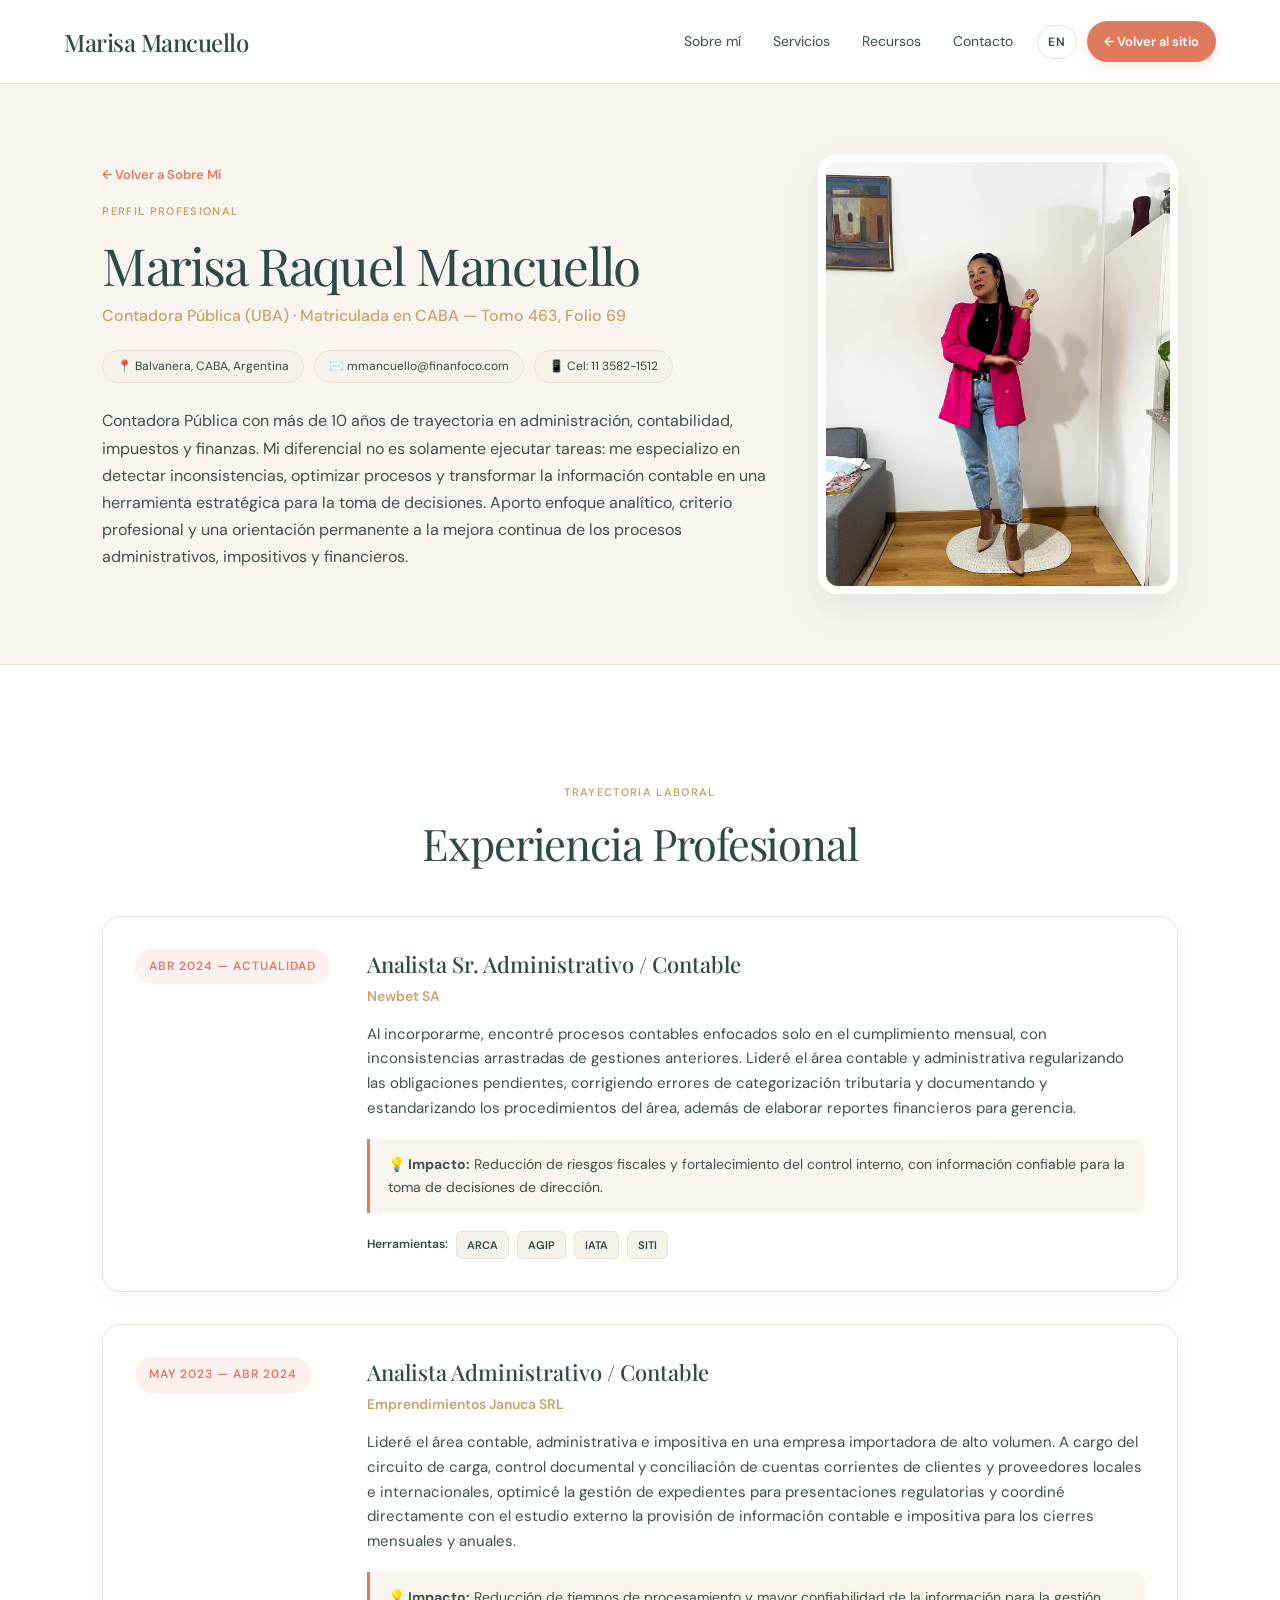
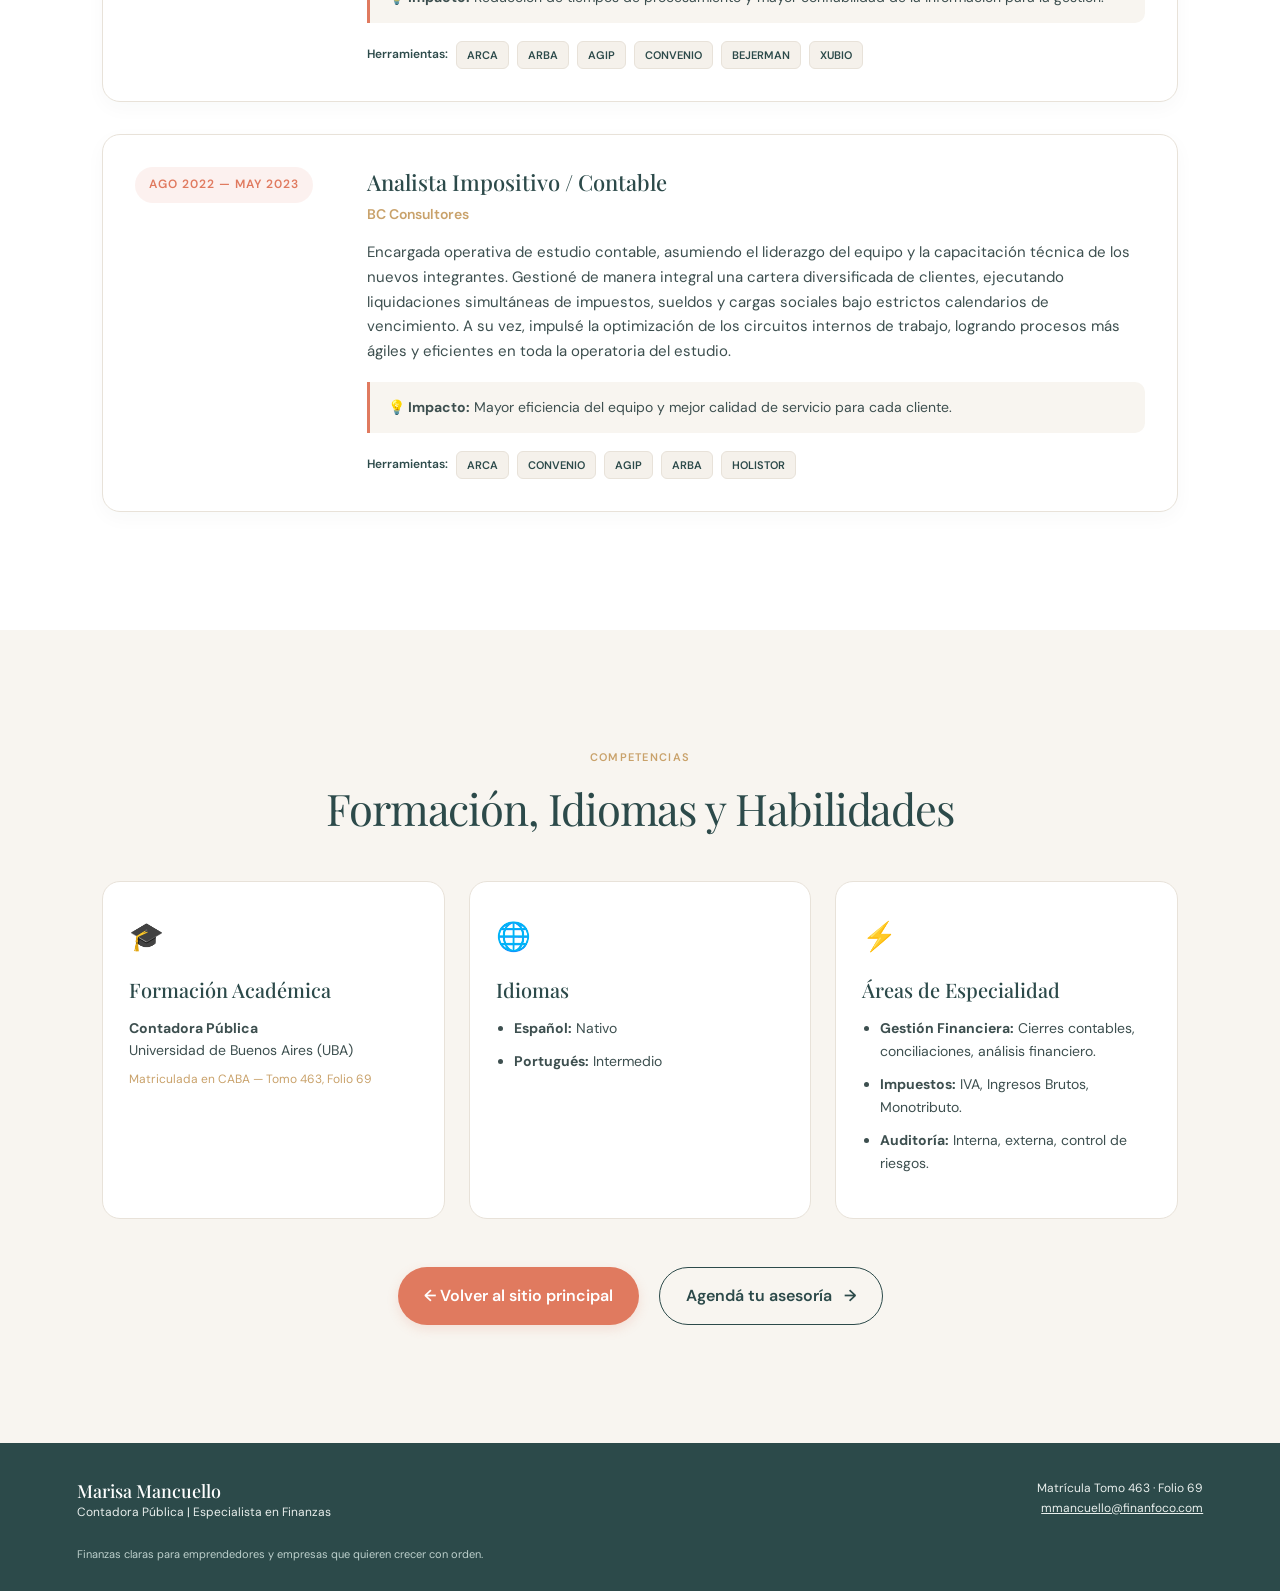
==== trayectoria.html @ 99d34046 "feat: implementar trayectoria profesional con boton de regreso, formulario captacion de leads e i18n" ====
<!doctype html>
<html lang="es-AR">
  <head>
    <meta charset="UTF-8" />
    <meta name="viewport" content="width=device-width, initial-scale=1.0" />
    <meta name="description" content="Trayectoria profesional de Marisa Raquel Mancuello, Contadora Pública (UBA) y Especialista en Finanzas." />
    <title>Trayectoria Profesional | Marisa Mancuello</title>
    <link rel="preconnect" href="https://fonts.googleapis.com" />
    <link rel="preconnect" href="https://fonts.gstatic.com" crossorigin />
    <link href="https://fonts.googleapis.com/css2?family=DM+Sans:wght@400;500;600&family=Playfair+Display:wght@400;500;600&display=swap" rel="stylesheet" />
    <link rel="stylesheet" href="styles.css" />
    <link rel="stylesheet" href="enhancements.css" />
  </head>
  <body>
    <header class="site-header" id="top">
      <a class="brand" href="index.html">Marisa Mancuello</a>
      <button class="menu-toggle" aria-label="Abrir menú" aria-expanded="false"><span></span><span></span></button>
      <nav class="main-nav" aria-label="Navegación principal">
        <a href="index.html#sobre-mi" data-i18n="navAbout">Sobre mí</a>
        <a href="index.html#servicios" data-i18n="navServices">Servicios</a>
        <a href="index.html#recursos" data-i18n="navResources">Recursos</a>
        <a href="index.html#contacto" data-i18n="navContact">Contacto</a>
      </nav>
      <div class="header-actions">
        <button class="language-toggle" type="button" aria-label="Switch to English">EN</button>
        <a class="button button-small" href="index.html#sobre-mi">
          <span>← Volver al sitio</span>
        </a>
      </div>
    </header>

    <main class="trajectory-page">
      <!-- Banner / Header de la Trayectoria -->
      <section class="trajectory-hero section">
        <div class="trajectory-hero-inner">
          <div class="trajectory-hero-copy">
            <a href="index.html#sobre-mi" class="back-link">← <span data-i18n="backToHome">Volver a Sobre Mí</span></a>
            <p class="eyebrow" data-i18n="trajEyebrow">Perfil Profesional</p>
            <h1 class="trajectory-title" data-i18n="trajName">Marisa Raquel Mancuello</h1>
            <p class="trajectory-subtitle" data-i18n="trajSub">Contadora Pública (UBA) · Matriculada en CABA — Tomo 463, Folio 69</p>
            
            <div class="contact-tags">
              <span class="tag">📍 Balvanera, CABA, Argentina</span>
              <a href="mailto:mmancuello@finanfoco.com" class="tag">✉️ mmancuello@finanfoco.com</a>
              <span class="tag">📱 Cel: 11 3582-1512</span>
            </div>

            <p class="trajectory-bio" data-i18n="trajBio">
              Contadora Pública con más de 10 años de trayectoria en administración, contabilidad, impuestos y finanzas. Mi diferencial no es solamente ejecutar tareas: me especializo en detectar inconsistencias, optimizar procesos y transformar la información contable en una herramienta estratégica para la toma de decisiones. Aporto enfoque analítico, criterio profesional y una orientación permanente a la mejora continua de los procesos administrativos, impositivos y financieros.
            </p>
          </div>
          <figure class="trajectory-portrait">
            <img src="Marisa%20Mancuello%203.jpeg" alt="Marisa Raquel Mancuello" />
          </figure>
        </div>
      </section>

      <!-- Experiencia Profesional -->
      <section class="section trajectory-experience">
        <div class="container">
          <div class="section-intro">
            <p class="eyebrow" data-i18n="expEyebrow">Trayectoria Laboral</p>
            <h2 data-i18n="expTitle">Experiencia Profesional</h2>
          </div>

          <div class="timeline">
            <!-- Puesto 1 -->
            <article class="timeline-item">
              <div class="timeline-badge" data-i18n="job1Dates">ABR 2024 — ACTUALIDAD</div>
              <div class="timeline-content">
                <div class="timeline-header">
                  <h3 data-i18n="job1Title">Analista Sr. Administrativo / Contable</h3>
                  <span class="company">Newbet SA</span>
                </div>
                <p data-i18n="job1Desc">
                  Al incorporarme, encontré procesos contables enfocados solo en el cumplimiento mensual, con inconsistencias arrastradas de gestiones anteriores. Lideré el área contable y administrativa regularizando las obligaciones pendientes, corrigiendo errores de categorización tributaria y documentando y estandarizando los procedimientos del área, además de elaborar reportes financieros para gerencia.
                </p>
                <div class="impact-box">
                  <strong>💡 <span data-i18n="impactLabel">Impacto:</span></strong>
                  <span data-i18n="job1Impact">Reducción de riesgos fiscales y fortalecimiento del control interno, con información confiable para la toma de decisiones de dirección.</span>
                </div>
                <div class="tools-list">
                  <span class="tools-label" data-i18n="toolsLabel">Herramientas:</span>
                  <span class="tool-tag">ARCA</span>
                  <span class="tool-tag">AGIP</span>
                  <span class="tool-tag">IATA</span>
                  <span class="tool-tag">SITI</span>
                </div>
              </div>
            </article>

            <!-- Puesto 2 -->
            <article class="timeline-item">
              <div class="timeline-badge" data-i18n="job2Dates">MAY 2023 — ABR 2024</div>
              <div class="timeline-content">
                <div class="timeline-header">
                  <h3 data-i18n="job2Title">Analista Administrativo / Contable</h3>
                  <span class="company">Emprendimientos Januca SRL</span>
                </div>
                <p data-i18n="job2Desc">
                  Lideré el área contable, administrativa e impositiva en una empresa importadora de alto volumen. A cargo del circuito de carga, control documental y conciliación de cuentas corrientes de clientes y proveedores locales e internacionales, optimicé la gestión de expedientes para presentaciones regulatorias y coordiné directamente con el estudio externo la provisión de información contable e impositiva para los cierres mensuales y anuales.
                </p>
                <div class="impact-box">
                  <strong>💡 <span data-i18n="impactLabel">Impacto:</span></strong>
                  <span data-i18n="job2Impact">Reducción de tiempos de procesamiento y mayor confiabilidad de la información para la gestión.</span>
                </div>
                <div class="tools-list">
                  <span class="tools-label" data-i18n="toolsLabel">Herramientas:</span>
                  <span class="tool-tag">ARCA</span>
                  <span class="tool-tag">ARBA</span>
                  <span class="tool-tag">AGIP</span>
                  <span class="tool-tag">CONVENIO</span>
                  <span class="tool-tag">BEJERMAN</span>
                  <span class="tool-tag">XUBIO</span>
                </div>
              </div>
            </article>

            <!-- Puesto 3 -->
            <article class="timeline-item">
              <div class="timeline-badge" data-i18n="job3Dates">AGO 2022 — MAY 2023</div>
              <div class="timeline-content">
                <div class="timeline-header">
                  <h3 data-i18n="job3Title">Analista Impositivo / Contable</h3>
                  <span class="company">BC Consultores</span>
                </div>
                <p data-i18n="job3Desc">
                  Encargada operativa de estudio contable, asumiendo el liderazgo del equipo y la capacitación técnica de los nuevos integrantes. Gestioné de manera integral una cartera diversificada de clientes, ejecutando liquidaciones simultáneas de impuestos, sueldos y cargas sociales bajo estrictos calendarios de vencimiento. A su vez, impulsé la optimización de los circuitos internos de trabajo, logrando procesos más ágiles y eficientes en toda la operatoria del estudio.
                </p>
                <div class="impact-box">
                  <strong>💡 <span data-i18n="impactLabel">Impacto:</span></strong>
                  <span data-i18n="job3Impact">Mayor eficiencia del equipo y mejor calidad de servicio para cada cliente.</span>
                </div>
                <div class="tools-list">
                  <span class="tools-label" data-i18n="toolsLabel">Herramientas:</span>
                  <span class="tool-tag">ARCA</span>
                  <span class="tool-tag">CONVENIO</span>
                  <span class="tool-tag">AGIP</span>
                  <span class="tool-tag">ARBA</span>
                  <span class="tool-tag">HOLISTOR</span>
                </div>
              </div>
            </article>
          </div>
        </div>
      </section>

      <!-- Formación, Idiomas y Habilidades -->
      <section class="section skills-section">
        <div class="container">
          <div class="section-intro">
            <p class="eyebrow" data-i18n="skillsEyebrow">Competencias</p>
            <h2 data-i18n="skillsTitle">Formación, Idiomas y Habilidades</h2>
          </div>

          <div class="skills-grid">
            <div class="skills-card">
              <div class="skills-icon">🎓</div>
              <h3 data-i18n="eduTitle">Formación Académica</h3>
              <p><strong>Contadora Pública</strong><br />Universidad de Buenos Aires (UBA)</p>
              <p class="small-text">Matriculada en CABA — Tomo 463, Folio 69</p>
            </div>

            <div class="skills-card">
              <div class="skills-icon">🌐</div>
              <h3 data-i18n="langTitle">Idiomas</h3>
              <ul>
                <li><strong>Español:</strong> Nativo</li>
                <li><strong>Portugués:</strong> Intermedio</li>
              </ul>
            </div>

            <div class="skills-card">
              <div class="skills-icon">⚡</div>
              <h3 data-i18n="skillsListTitle">Áreas de Especialidad</h3>
              <ul>
                <li><strong>Gestión Financiera:</strong> Cierres contables, conciliaciones, análisis financiero.</li>
                <li><strong>Impuestos:</strong> IVA, Ingresos Brutos, Monotributo.</li>
                <li><strong>Auditoría:</strong> Interna, externa, control de riesgos.</li>
              </ul>
            </div>
          </div>

          <!-- Botón de regreso principal -->
          <div class="back-cta-wrap">
            <a class="button button-large" href="index.html#sobre-mi">
              <span>← Volver al sitio principal</span>
            </a>
            <a class="button button-large button-outline" href="https://calendar.app.google/3SxHJpvwusaNwFfG9" target="_blank" rel="noopener noreferrer">
              <span data-i18n="book">Agendá tu asesoría</span> <span>→</span>
            </a>
          </div>
        </div>
      </section>
    </main>

    <footer class="site-footer">
      <div>
        <strong>Marisa Mancuello</strong>
        <span data-i18n="footerRole">Contadora Pública | Especialista en Finanzas</span>
      </div>
      <div>
        <span data-i18n="footerCredential">Matrícula Tomo 463 · Folio 69</span>
        <a href="mailto:mmancuello@finanfoco.com">mmancuello@finanfoco.com</a>
      </div>
      <p data-i18n="footerText">Finanzas claras para emprendedores y empresas que quieren crecer con orden.</p>
    </footer>

    <script src="script.js"></script>
  </body>
</html>
---- styles.css ----
:root{--white:#fff;--cream:#f8f5f0;--card:#f5f1eb;--teal:#2c4a4a;--body:#3d4f4f;--coral:#e07a5f;--coral-hover:#d2694e;--gold:#c9a26b;--border:#e8e2d9;--serif:"Playfair Display",Georgia,serif;--sans:"DM Sans",Arial,sans-serif}*{box-sizing:border-box}html{scroll-behavior:smooth}body{margin:0;color:var(--body);font-family:var(--sans);font-size:16px;line-height:1.65}.site-header{height:84px;padding:0 clamp(24px,5vw,76px);display:flex;align-items:center;justify-content:space-between;gap:24px;position:fixed;z-index:10;inset:0 0 auto;background:rgba(255,255,255,.93);backdrop-filter:blur(12px);border-bottom:1px solid rgba(232,226,217,.8)}.brand{font:500 24px var(--serif);letter-spacing:-.02em;color:var(--teal);text-decoration:none;white-space:nowrap}.main-nav{display:flex;gap:32px;margin-left:auto}.main-nav a{font-size:14px;color:var(--body);text-decoration:none;transition:color .2s}.main-nav a:hover,.email:hover{color:var(--coral)}.button{display:inline-flex;align-items:center;justify-content:center;gap:12px;padding:13px 22px;border-radius:99px;background:var(--coral);color:#fff;font-size:15px;font-weight:600;text-decoration:none;box-shadow:0 4px 12px rgba(224,122,95,.18);transition:background .2s,transform .2s}.button:hover{background:var(--coral-hover);transform:translateY(-1px)}.button-small{padding:10px 17px;font-size:13px}.menu-toggle{display:none}.hero{height:min(780px,calc(100vh - 0px));min-height:665px;position:relative;overflow:hidden;color:#fff;margin-top:84px;background:#385152}.hero-video,.hero-overlay{position:absolute;inset:0;width:100%;height:100%}.hero-video{object-fit:cover;opacity:.56}.hero-overlay{background:linear-gradient(90deg,rgba(29,54,54,.88) 0%,rgba(38,64,62,.67) 48%,rgba(34,52,52,.38) 100%)}.hero-inner{max-width:1280px;height:100%;margin:auto;padding:70px clamp(24px,6vw,88px);position:relative;display:grid;grid-template-columns:1.2fr .8fr;align-items:center;gap:56px}.hero-copy{max-width:700px}.eyebrow{margin:0 0 17px;color:var(--gold);text-transform:uppercase;letter-spacing:.12em;font-size:11px;font-weight:600}.eyebrow.light{color:#ecd5a9}.eyebrow i{display:inline-block;width:4px;height:4px;border-radius:50%;background:currentColor;margin:0 9px 2px}h1,h2,h3,p{margin-top:0}h1,h2,h3{color:var(--teal)}h1{font:400 clamp(40px,4.6vw,69px)/1.09 var(--serif);letter-spacing:-.035em;color:#fff;margin-bottom:26px}h1 em{font-style:normal;color:#f2d9bb}.hero-description{max-width:580px;color:#fbfaf8;font-size:17px;line-height:1.7;margin-bottom:14px}.credential{font-size:12px;letter-spacing:.04em;color:#ead8b9;margin-bottom:28px}.hero-actions{display:flex;align-items:center;gap:28px}.text-link{font-size:14px;font-weight:600;color:var(--teal);text-decoration:none}.text-link span,.card-link span{margin-left:5px;transition:transform .2s;display:inline-block}.text-link:hover span,.card-link:hover span{transform:translateX(4px)}.light-link{color:#fff}.hero-portrait{justify-self:end;margin:0;width:min(330px,100%);height:440px;border:1px solid rgba(255,255,255,.38);padding:9px;border-radius:180px 180px 20px 20px;background:rgba(255,255,255,.12);overflow:hidden}.hero-portrait img{height:100%;width:100%;object-fit:cover;object-position:48% center;border-radius:170px 170px 13px 13px}.value-bar{min-height:72px;padding:18px max(24px,5vw);display:flex;align-items:center;justify-content:center;gap:23px;color:var(--teal);background:var(--card);font-size:13px;font-weight:500;text-align:center}.value-bar b{height:5px;width:5px;border-radius:50%;background:var(--gold);flex:0 0 auto}.section{padding:118px max(24px,8vw)}.about{max-width:1440px;margin:auto;display:grid;grid-template-columns:.9fr 1fr;align-items:center;gap:clamp(50px,9vw,145px)}.about-image-wrap{position:relative;max-width:470px}.about-image{display:block;width:100%;height:560px;object-fit:cover;object-position:50% 32%;border-radius:20px;border:8px solid var(--card)}.image-note{position:absolute;right:-40px;bottom:35px;padding:13px 17px;border-radius:4px;background:#fff;color:var(--teal);font:500 17px var(--serif);box-shadow:0 10px 30px rgba(44,74,74,.12)}.about-copy{max-width:620px}.about h2,.section-intro h2,.contact h2{font:400 clamp(32px,3.4vw,49px)/1.16 var(--serif);letter-spacing:-.025em;margin-bottom:26px}.body-copy p{margin-bottom:18px}.about .text-link{display:inline-block;margin-top:10px}.services{background:var(--cream)}.section-intro{text-align:center;max-width:740px;margin:0 auto 47px}.section-intro h2{margin-bottom:0}.service-grid{max-width:1220px;margin:auto;display:grid;grid-template-columns:repeat(4,1fr);gap:18px}.service-card{min-height:330px;background:#fff;border:1px solid rgba(232,226,217,.9);border-radius:17px;padding:29px 25px 24px;display:flex;flex-direction:column;transition:transform .25s,box-shadow .25s}.service-card:hover{transform:translateY(-5px);box-shadow:0 15px 35px rgba(44,74,74,.08)}.service-icon{width:43px;height:43px;padding:10px;border-radius:50%;background:var(--card);color:var(--coral);margin-bottom:25px}.service-icon svg{width:100%;height:100%;fill:none;stroke:currentColor;stroke-width:1.7;stroke-linecap:round;stroke-linejoin:round}.service-card h3{font:500 20px/1.27 var(--serif);margin-bottom:13px}.service-card p{font-size:14px;line-height:1.65;margin-bottom:23px}.card-link{margin-top:auto;color:var(--teal);font-size:13px;font-weight:600;text-decoration:none}.contact{text-align:center;padding-bottom:112px}.contact-inner{max-width:720px;margin:auto}.contact h2{margin-bottom:17px}.contact-inner>p:not(.eyebrow){max-width:570px;margin:0 auto 28px}.button-large{padding:15px 26px;font-size:16px}.email{display:block;margin-top:22px;color:var(--teal);font-size:14px;text-underline-offset:4px}.site-footer{padding:36px max(24px,6vw) 28px;background:var(--teal);color:#e9efed;display:grid;grid-template-columns:1fr 1fr;gap:4px 34px;font-size:12px}.site-footer div{display:flex;flex-direction:column}.site-footer div:last-of-type{text-align:right}.site-footer strong{font:500 18px var(--serif);color:#fff}.site-footer a{color:#e9efed}.site-footer p{grid-column:1/-1;margin:18px 0 0;color:#bdd0cc;font-size:11px}@media(max-width:900px){.main-nav{gap:18px}.header-cta{display:none}.hero-inner{grid-template-columns:1fr .66fr;gap:25px}.hero-portrait{width:270px;height:385px}.service-grid{grid-template-columns:repeat(2,1fr)}.about{gap:55px}.about-image{height:500px}}@media(max-width:680px){.site-header{height:70px;padding:0 21px}.brand{font-size:21px}.menu-toggle{display:flex;width:38px;height:38px;border:0;background:transparent;padding:9px;flex-direction:column;justify-content:center;gap:6px}.menu-toggle span{display:block;width:20px;height:1.5px;background:var(--teal)}.main-nav{position:absolute;top:69px;left:0;right:0;display:none;flex-direction:column;gap:0;padding:10px 21px 18px;background:#fff;border-bottom:1px solid var(--border)}.main-nav.open{display:flex}.main-nav a{padding:10px 0}.hero{margin-top:70px;height:auto;min-height:755px}.hero-inner{padding:60px 24px 36px;display:block}.hero-copy{position:relative;z-index:1}.hero h1{font-size:40px}.hero-description{font-size:15px}.hero-portrait{width:205px;height:260px;margin:32px 0 0 auto}.hero-actions{gap:18px;flex-wrap:wrap}.value-bar{justify-content:flex-start;overflow-x:auto;gap:15px;white-space:nowrap;padding:14px 20px;font-size:11px}.section{padding:75px 24px}.about{display:flex;flex-direction:column;align-items:stretch;gap:45px}.about-image-wrap{max-width:none}.about-image{height:420px}.image-note{right:13px;bottom:-20px;font-size:15px}.about h2,.section-intro h2,.contact h2{font-size:34px}.service-grid{grid-template-columns:1fr}.service-card{min-height:270px}.site-footer{grid-template-columns:1fr;padding:30px 24px;gap:15px}.site-footer div:last-of-type{text-align:left}.site-footer p{margin-top:6px}.hero-overlay{background:linear-gradient(120deg,rgba(29,54,54,.91),rgba(38,64,62,.62))}}
---- enhancements.css ----
/* Ajustes puntuales para el contenido ampliado, trayectoria profesional y recursos descargables con formulario. */
.header-actions { display: flex; align-items: center; gap: 10px; }
.language-toggle { min-width: 38px; padding: 8px 10px; border: 1px solid var(--border); border-radius: 99px; background: transparent; color: var(--teal); font: 600 12px var(--sans); letter-spacing: .08em; cursor: pointer; transition: border-color .2s, color .2s, background .2s; }
.language-toggle:hover { border-color: var(--coral); background: var(--cream); color: var(--coral); }
.about .about-lead {
  color: var(--teal);
  font-size: 18px;
  line-height: 1.65;
}

.about .body-copy blockquote {
  margin: 28px 0;
  padding: 18px 0 18px 22px;
  border-left: 2px solid var(--coral);
  color: var(--teal);
  font: 400 23px/1.4 var(--serif);
}

.about .about-subtitle {
  margin: 31px 0 10px;
  color: var(--gold);
  font: 600 11px/1.4 var(--sans);
  letter-spacing: .12em;
  text-transform: uppercase;
}

.about .credentials-list {
  margin: 0 0 18px;
  padding-left: 18px;
  font-size: 15px;
}

.about .credentials-list li { margin-bottom: 5px; padding-left: 3px; }
.about .about-closing { color: var(--teal); font-weight: 600; }

.button-outline {
  background: transparent;
  color: var(--teal);
  border: 1.5px solid var(--teal);
  box-shadow: none;
}
.button-outline:hover {
  background: var(--teal);
  color: #fff;
}

/* Formulario de Recursos Gratuitos (Lead Capture) */
.resources { background: #fff; }
.section-intro > p:not(.eyebrow) { margin: 13px 0 0; }

.resources-lead-container {
  max-width: 920px;
  margin: 0 auto;
}

.lead-form {
  background: var(--card);
  border: 1px solid var(--border);
  border-radius: 20px;
  padding: 40px clamp(20px, 4vw, 48px);
  box-shadow: 0 10px 30px rgba(44, 74, 74, 0.05);
}

.form-row {
  display: grid;
  grid-template-columns: 1fr 1fr;
  gap: 20px;
}

.form-group {
  margin-bottom: 22px;
  display: flex;
  flex-direction: column;
}

.form-group label {
  font-size: 13px;
  font-weight: 600;
  color: var(--teal);
  margin-bottom: 7px;
}

.form-group input[type="text"],
.form-group input[type="email"] {
  padding: 13px 18px;
  border-radius: 10px;
  border: 1px solid var(--border);
  background: #fff;
  font-family: var(--sans);
  font-size: 15px;
  color: var(--body);
  transition: border-color 0.2s, box-shadow 0.2s;
  outline: none;
}

.form-group input[type="text"]:focus,
.form-group input[type="email"]:focus {
  border-color: var(--coral);
  box-shadow: 0 0 0 3px rgba(224, 122, 95, 0.15);
}

.form-group input:user-invalid {
  border-color: #d9534f;
}

.checkbox-group {
  margin-top: 5px;
  margin-bottom: 28px;
}

.custom-checkbox {
  display: flex;
  align-items: flex-start;
  gap: 12px;
  cursor: pointer;
  font-size: 14px;
  line-height: 1.5;
  color: var(--body);
}

.custom-checkbox input[type="checkbox"] {
  width: 18px;
  height: 18px;
  accent-color: var(--coral);
  margin-top: 2px;
  cursor: pointer;
}

.form-actions {
  text-align: center;
}

.lead-submit-btn {
  width: 100%;
  max-width: 400px;
}

.resources-unlocked {
  animation: fadeIn 0.4s ease-out;
}

@keyframes fadeIn {
  from { opacity: 0; transform: translateY(10px); }
  to { opacity: 1; transform: translateY(0); }
}

.unlocked-message {
  background: #eaf4f0;
  border: 1px solid #bce1d3;
  border-radius: 14px;
  padding: 20px 24px;
  margin-bottom: 32px;
  text-align: center;
}

.success-badge {
  font-weight: 600;
  font-size: 18px;
  color: var(--teal);
  margin-bottom: 6px;
}

.reset-lead-wrap {
  text-align: center;
  margin-top: 30px;
}

.resource-grid {
  display: grid;
  grid-template-columns: repeat(3, 1fr);
  gap: 18px;
  max-width: 1050px;
  margin: auto;
}

.resource-card {
  display: flex;
  flex-direction: column;
  min-height: 300px;
  padding: 30px 27px;
  background: var(--card);
  border: 1px solid var(--border);
  border-radius: 17px;
  transition: transform .25s, box-shadow .25s;
}

.resource-card:hover { transform: translateY(-5px); box-shadow: 0 15px 35px rgba(44,74,74,.08); }
.resource-type { margin-bottom: 19px; color: var(--gold); font-size: 11px; font-weight: 600; letter-spacing: .09em; text-transform: uppercase; }
.resource-card h3 { margin-bottom: 13px; color: var(--teal); font: 500 20px/1.27 var(--serif); }
.resource-card p:not(.resource-type) { margin-bottom: 25px; font-size: 14px; line-height: 1.65; }
.resource-button { align-self: flex-start; margin-top: auto; padding: 11px 17px; font-size: 13px; }

/* Estilos de la Página de Trayectoria Profesional */
.trajectory-page {
  margin-top: 84px;
}

.trajectory-hero {
  background: var(--cream);
  border-bottom: 1px solid var(--border);
  padding: 70px max(24px, 8vw);
}

.trajectory-hero-inner {
  max-width: 1200px;
  margin: 0 auto;
  display: grid;
  grid-template-columns: 1.3fr 0.7fr;
  gap: 48px;
  align-items: center;
}

.back-link {
  display: inline-block;
  font-size: 13px;
  font-weight: 600;
  color: var(--coral);
  text-decoration: none;
  margin-bottom: 16px;
  transition: transform 0.2s;
}
.back-link:hover {
  transform: translateX(-4px);
}

.trajectory-title {
  font: 400 clamp(34px, 4vw, 54px)/1.1 var(--serif);
  color: var(--teal);
  margin-bottom: 10px;
}

.trajectory-subtitle {
  font-size: 16px;
  font-weight: 500;
  color: var(--gold);
  margin-bottom: 20px;
}

.contact-tags {
  display: flex;
  flex-wrap: wrap;
  gap: 10px;
  margin-bottom: 24px;
}

.tag {
  background: var(--card);
  border: 1px solid var(--border);
  padding: 6px 14px;
  border-radius: 99px;
  font-size: 12px;
  color: var(--teal);
  text-decoration: none;
}

.trajectory-bio {
  font-size: 16px;
  line-height: 1.7;
  color: var(--body);
}

.trajectory-portrait {
  margin: 0;
  border-radius: 20px;
  overflow: hidden;
  border: 8px solid #fff;
  box-shadow: 0 15px 35px rgba(44, 74, 74, 0.1);
  max-height: 440px;
}

.trajectory-portrait img {
  width: 100%;
  height: 100%;
  object-fit: cover;
  display: block;
}

/* Timeline */
.container {
  max-width: 1100px;
  margin: 0 auto;
}

.timeline {
  display: flex;
  flex-direction: column;
  gap: 32px;
  position: relative;
}

.timeline-item {
  display: grid;
  grid-template-columns: 200px 1fr;
  gap: 32px;
  background: #fff;
  border: 1px solid var(--border);
  border-radius: 18px;
  padding: 32px;
  box-shadow: 0 6px 20px rgba(44, 74, 74, 0.03);
  transition: transform 0.2s, box-shadow 0.2s;
}

.timeline-item:hover {
  transform: translateY(-3px);
  box-shadow: 0 12px 30px rgba(44, 74, 74, 0.07);
}

.timeline-badge {
  font-size: 12px;
  font-weight: 600;
  letter-spacing: 0.08em;
  color: var(--coral);
  background: rgba(224, 122, 95, 0.1);
  padding: 8px 14px;
  border-radius: 99px;
  height: fit-content;
  width: fit-content;
}

.timeline-header h3 {
  font: 500 22px var(--serif);
  color: var(--teal);
  margin-bottom: 4px;
}

.timeline-header .company {
  display: inline-block;
  font-size: 14px;
  font-weight: 600;
  color: var(--gold);
  margin-bottom: 14px;
}

.timeline-content p {
  font-size: 15px;
  line-height: 1.65;
  margin-bottom: 18px;
}

.impact-box {
  background: var(--cream);
  border-left: 3px solid var(--coral);
  padding: 14px 18px;
  border-radius: 0 10px 10px 0;
  margin-bottom: 18px;
  font-size: 14px;
}

.tools-list {
  display: flex;
  flex-wrap: wrap;
  align-items: center;
  gap: 8px;
}

.tools-label {
  font-size: 12px;
  font-weight: 600;
  color: var(--teal);
}

.tool-tag {
  font-size: 11px;
  font-weight: 600;
  background: var(--card);
  border: 1px solid var(--border);
  color: var(--teal);
  padding: 4px 10px;
  border-radius: 6px;
}

/* Skills Grid */
.skills-section {
  background: var(--cream);
}

.skills-grid {
  display: grid;
  grid-template-columns: repeat(3, 1fr);
  gap: 24px;
  margin-bottom: 48px;
}

.skills-card {
  background: #fff;
  border: 1px solid var(--border);
  border-radius: 18px;
  padding: 32px 26px;
}

.skills-icon {
  font-size: 28px;
  margin-bottom: 16px;
}

.skills-card h3 {
  font: 500 20px var(--serif);
  color: var(--teal);
  margin-bottom: 14px;
}

.skills-card p {
  font-size: 14px;
  line-height: 1.6;
  margin-bottom: 8px;
}

.skills-card .small-text {
  font-size: 12px;
  color: var(--gold);
}

.skills-card ul {
  padding-left: 18px;
  margin: 0;
  font-size: 14px;
}

.skills-card li {
  margin-bottom: 10px;
}

.back-cta-wrap {
  display: flex;
  justify-content: center;
  gap: 20px;
  flex-wrap: wrap;
  margin-top: 40px;
}

@media (max-width: 900px) {
  .resource-grid { grid-template-columns: 1fr; }
  .resource-card { min-height: 230px; }
  .form-row { grid-template-columns: 1fr; }
  .trajectory-hero-inner { grid-template-columns: 1fr; }
  .trajectory-portrait { width: 100%; max-height: 350px; }
  .timeline-item { grid-template-columns: 1fr; gap: 14px; }
  .skills-grid { grid-template-columns: 1fr; }
}

@media (max-width: 680px) {
  .header-actions { margin-left: auto; }
  .header-actions .header-cta { display: none; }
  .language-toggle { min-width: 36px; }
  .about .body-copy blockquote { font-size: 21px; }
  .trajectory-page { margin-top: 70px; }
  .lead-form { padding: 28px 20px; }
  .timeline-item { padding: 22px 18px; }
}
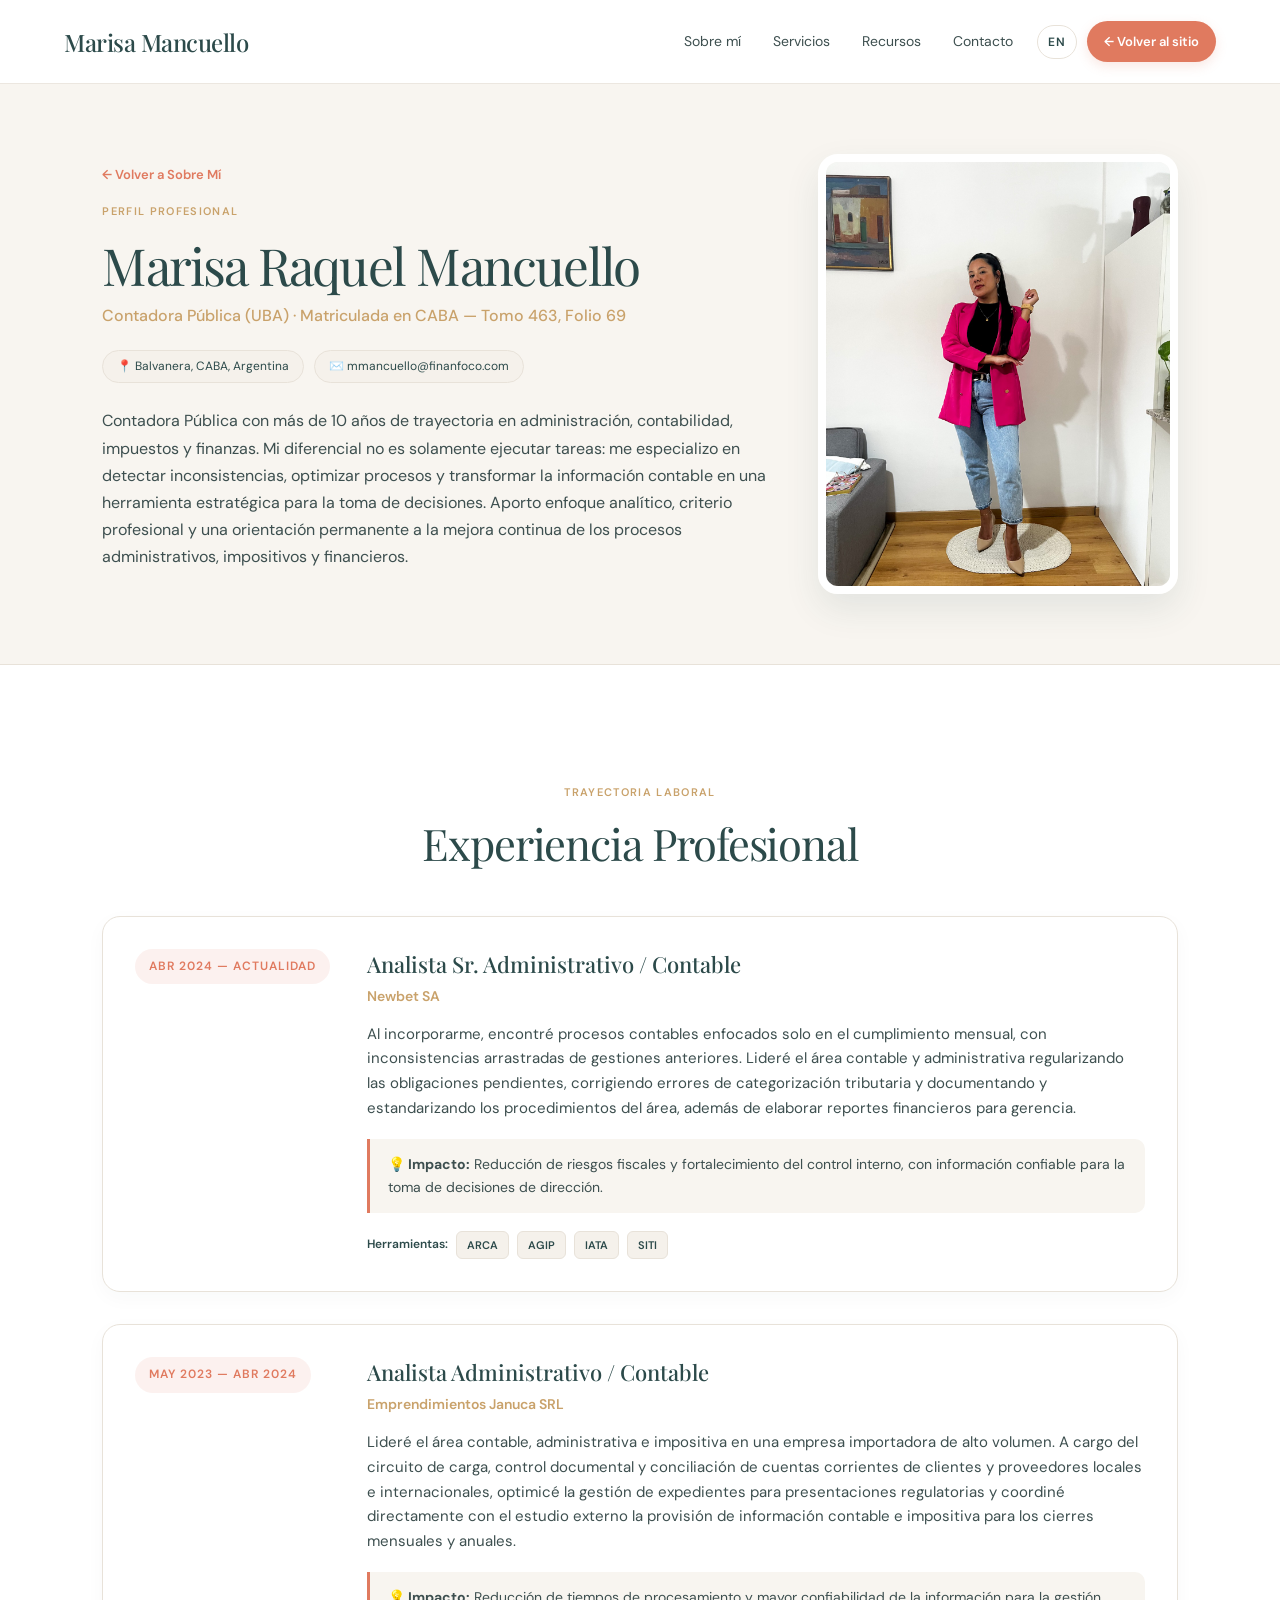
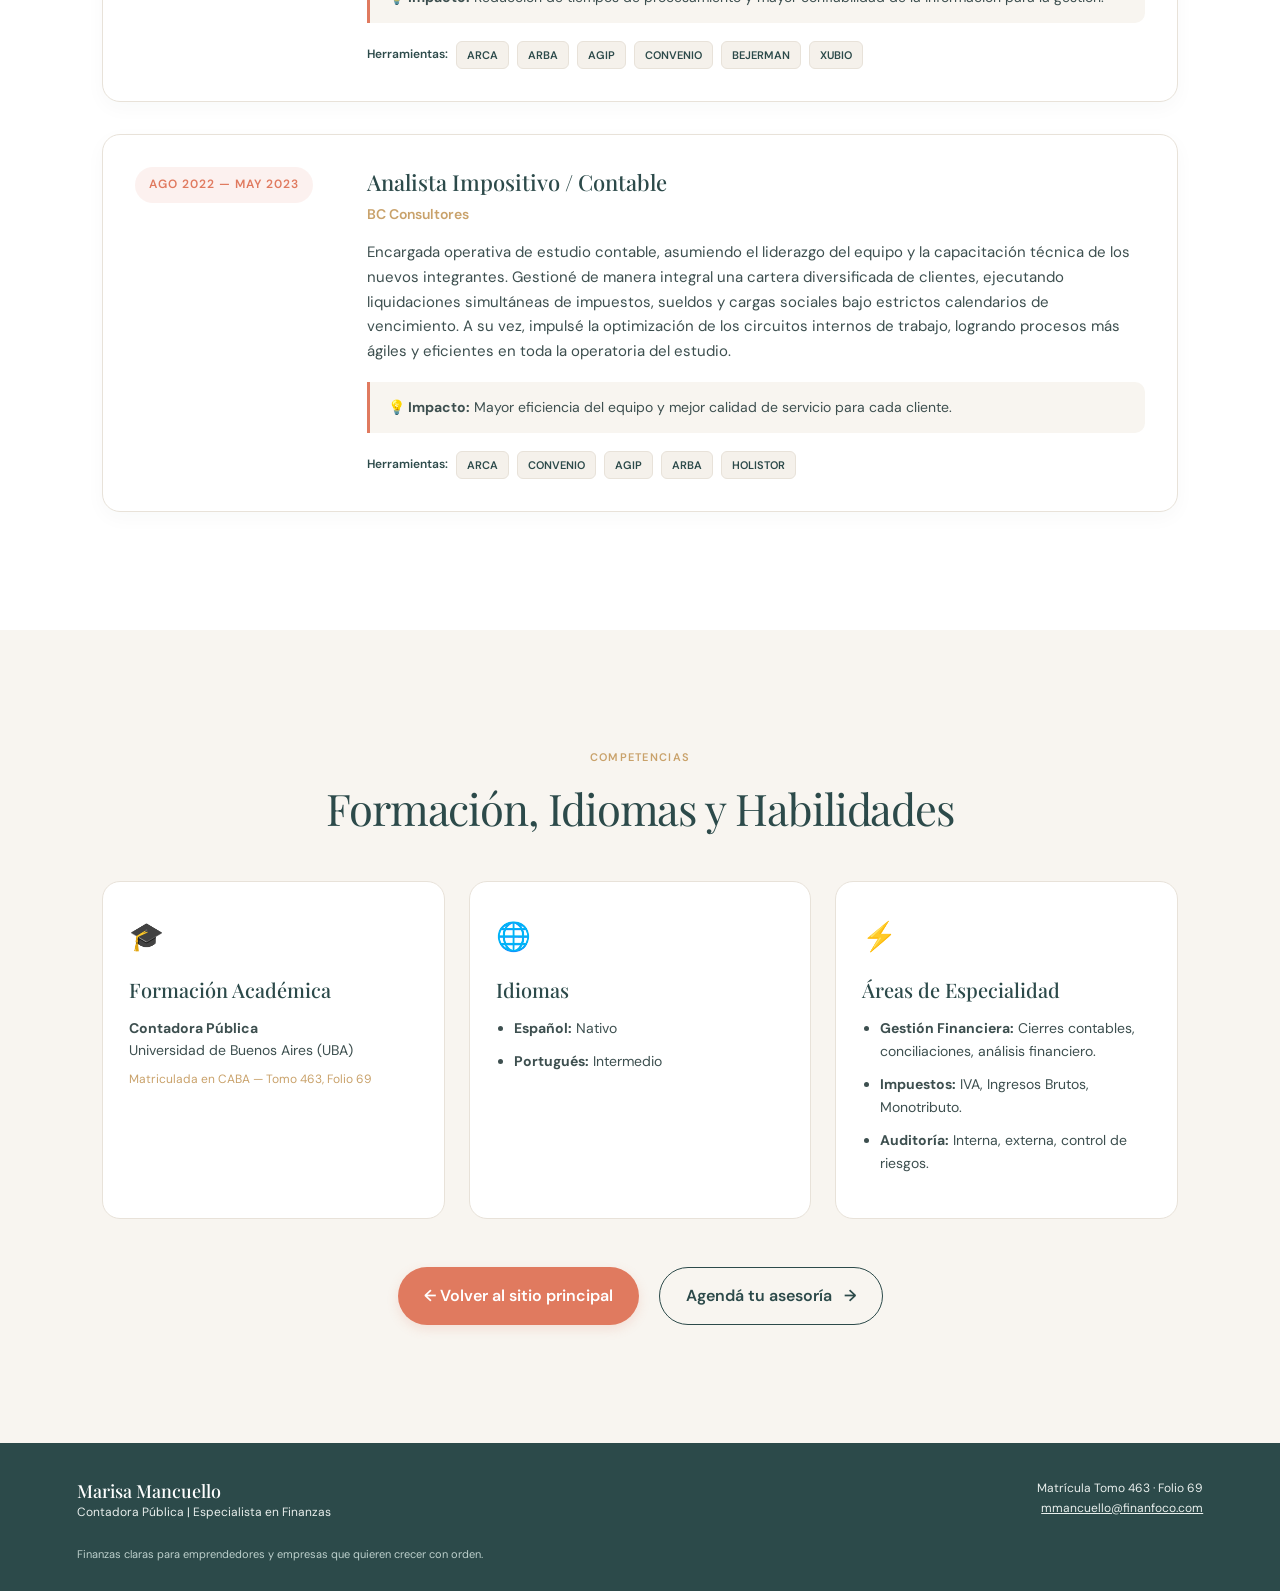
==== commit 154060d4: "refactor: envio por correo de recursos, paso de confirmacion de datos de lead y quitar telefono en t" ====
--- a/trayectoria.html
+++ b/trayectoria.html
@@ -42,7 +42,6 @@
             <div class="contact-tags">
               <span class="tag">📍 Balvanera, CABA, Argentina</span>
               <a href="mailto:mmancuello@finanfoco.com" class="tag">✉️ mmancuello@finanfoco.com</a>
-              <span class="tag">📱 Cel: 11 3582-1512</span>
             </div>
 
             <p class="trajectory-bio" data-i18n="trajBio">
--- a/enhancements.css
+++ b/enhancements.css
@@ -38,6 +38,7 @@
   color: var(--teal);
   border: 1.5px solid var(--teal);
   box-shadow: none;
+  cursor: pointer;
 }
 .button-outline:hover {
   background: var(--teal);
@@ -49,16 +50,18 @@
 .section-intro > p:not(.eyebrow) { margin: 13px 0 0; }
 
 .resources-lead-container {
-  max-width: 920px;
+  max-width: 820px;
   margin: 0 auto;
 }
 
-.lead-form {
+.lead-form,
+.lead-confirmation-card {
   background: var(--card);
   border: 1px solid var(--border);
   border-radius: 20px;
   padding: 40px clamp(20px, 4vw, 48px);
   box-shadow: 0 10px 30px rgba(44, 74, 74, 0.05);
+  animation: fadeIn 0.35s ease-out;
 }
 
 .form-row {
@@ -135,6 +138,65 @@
   max-width: 400px;
 }
 
+/* Pasos de Confirmación y Éxito */
+.lead-confirmation-card h3 {
+  font: 500 24px var(--serif);
+  color: var(--teal);
+  margin-bottom: 8px;
+  text-align: center;
+}
+
+.confirmSub {
+  text-align: center;
+  font-size: 15px;
+  color: var(--body);
+  margin-bottom: 24px;
+}
+
+.summary-box {
+  background: #fff;
+  border: 1px solid var(--border);
+  border-radius: 14px;
+  padding: 24px;
+  margin-bottom: 28px;
+  display: flex;
+  flex-direction: column;
+  gap: 14px;
+}
+
+.summary-item {
+  display: flex;
+  justify-content: space-between;
+  align-items: center;
+  font-size: 15px;
+  border-bottom: 1px dashed var(--border);
+  padding-bottom: 10px;
+}
+.summary-item:last-child {
+  border-bottom: none;
+  padding-bottom: 0;
+}
+
+.summary-label {
+  color: var(--gold);
+  font-weight: 600;
+  font-size: 13px;
+  text-transform: uppercase;
+  letter-spacing: 0.05em;
+}
+
+.summary-item strong {
+  color: var(--teal);
+  font-weight: 600;
+}
+
+.confirmation-actions {
+  display: flex;
+  justify-content: center;
+  gap: 16px;
+  flex-wrap: wrap;
+}
+
 .resources-unlocked {
   animation: fadeIn 0.4s ease-out;
 }
@@ -149,46 +211,102 @@
   border: 1px solid #bce1d3;
   border-radius: 14px;
   padding: 20px 24px;
+  margin-bottom: 28px;
+  text-align: center;
+}
+
+.success-badge {
+  font-weight: 600;
+  font-size: 20px;
+  color: var(--teal);
+  margin-bottom: 6px;
+}
+
+.welcome-email-preview {
+  background: var(--card);
+  border: 1px solid var(--border);
+  border-radius: 18px;
+  padding: 32px 36px;
+  box-shadow: 0 10px 30px rgba(44, 74, 74, 0.04);
   margin-bottom: 32px;
-  text-align: center;
-}
-
-.success-badge {
-  font-weight: 600;
-  font-size: 18px;
-  color: var(--teal);
-  margin-bottom: 6px;
+}
+
+.email-preview-header {
+  display: flex;
+  justify-content: space-between;
+  align-items: center;
+  border-bottom: 1px solid var(--border);
+  padding-bottom: 14px;
+  margin-bottom: 24px;
+  font-size: 12px;
+}
+
+.email-preview-tag {
+  background: var(--coral);
+  color: #fff;
+  padding: 4px 12px;
+  border-radius: 99px;
+  font-weight: 600;
+  letter-spacing: 0.05em;
+  text-transform: uppercase;
+}
+
+.email-from {
+  color: var(--gold);
+  font-weight: 500;
+}
+
+.email-preview-body h4 {
+  font: 500 22px var(--serif);
+  color: var(--teal);
+  margin-bottom: 14px;
+}
+
+.email-preview-body p {
+  font-size: 15px;
+  line-height: 1.65;
+  color: var(--body);
+  margin-bottom: 16px;
+}
+
+.email-resources-list {
+  background: #fff;
+  border: 1px solid var(--border);
+  border-radius: 12px;
+  padding: 16px 24px 16px 40px;
+  margin: 18px 0 22px;
+  font-size: 14px;
+}
+
+.email-resources-list li {
+  margin-bottom: 8px;
+}
+.email-resources-list li:last-child {
+  margin-bottom: 0;
+}
+
+.email-quote {
+  margin: 20px 0;
+  padding: 14px 18px;
+  background: #fff;
+  border-left: 3px solid var(--coral);
+  border-radius: 0 10px 10px 0;
+  font-style: italic;
+  font-family: var(--serif);
+  color: var(--teal);
+  font-size: 16px;
+}
+
+.email-signature {
+  margin-top: 24px;
+  padding-top: 16px;
+  border-top: 1px dashed var(--border);
 }
 
 .reset-lead-wrap {
   text-align: center;
-  margin-top: 30px;
-}
-
-.resource-grid {
-  display: grid;
-  grid-template-columns: repeat(3, 1fr);
-  gap: 18px;
-  max-width: 1050px;
-  margin: auto;
-}
-
-.resource-card {
-  display: flex;
-  flex-direction: column;
-  min-height: 300px;
-  padding: 30px 27px;
-  background: var(--card);
-  border: 1px solid var(--border);
-  border-radius: 17px;
-  transition: transform .25s, box-shadow .25s;
-}
-
-.resource-card:hover { transform: translateY(-5px); box-shadow: 0 15px 35px rgba(44,74,74,.08); }
-.resource-type { margin-bottom: 19px; color: var(--gold); font-size: 11px; font-weight: 600; letter-spacing: .09em; text-transform: uppercase; }
-.resource-card h3 { margin-bottom: 13px; color: var(--teal); font: 500 20px/1.27 var(--serif); }
-.resource-card p:not(.resource-type) { margin-bottom: 25px; font-size: 14px; line-height: 1.65; }
-.resource-button { align-self: flex-start; margin-top: auto; padding: 11px 17px; font-size: 13px; }
+  margin-top: 24px;
+}
 
 /* Estilos de la Página de Trayectoria Profesional */
 .trajectory-page {
@@ -429,13 +547,12 @@
 }
 
 @media (max-width: 900px) {
-  .resource-grid { grid-template-columns: 1fr; }
-  .resource-card { min-height: 230px; }
   .form-row { grid-template-columns: 1fr; }
   .trajectory-hero-inner { grid-template-columns: 1fr; }
   .trajectory-portrait { width: 100%; max-height: 350px; }
   .timeline-item { grid-template-columns: 1fr; gap: 14px; }
   .skills-grid { grid-template-columns: 1fr; }
+  .summary-item { flex-direction: column; align-items: flex-start; gap: 4px; }
 }
 
 @media (max-width: 680px) {
@@ -444,6 +561,6 @@
   .language-toggle { min-width: 36px; }
   .about .body-copy blockquote { font-size: 21px; }
   .trajectory-page { margin-top: 70px; }
-  .lead-form { padding: 28px 20px; }
+  .lead-form, .lead-confirmation-card, .welcome-email-preview { padding: 24px 18px; }
   .timeline-item { padding: 22px 18px; }
 }
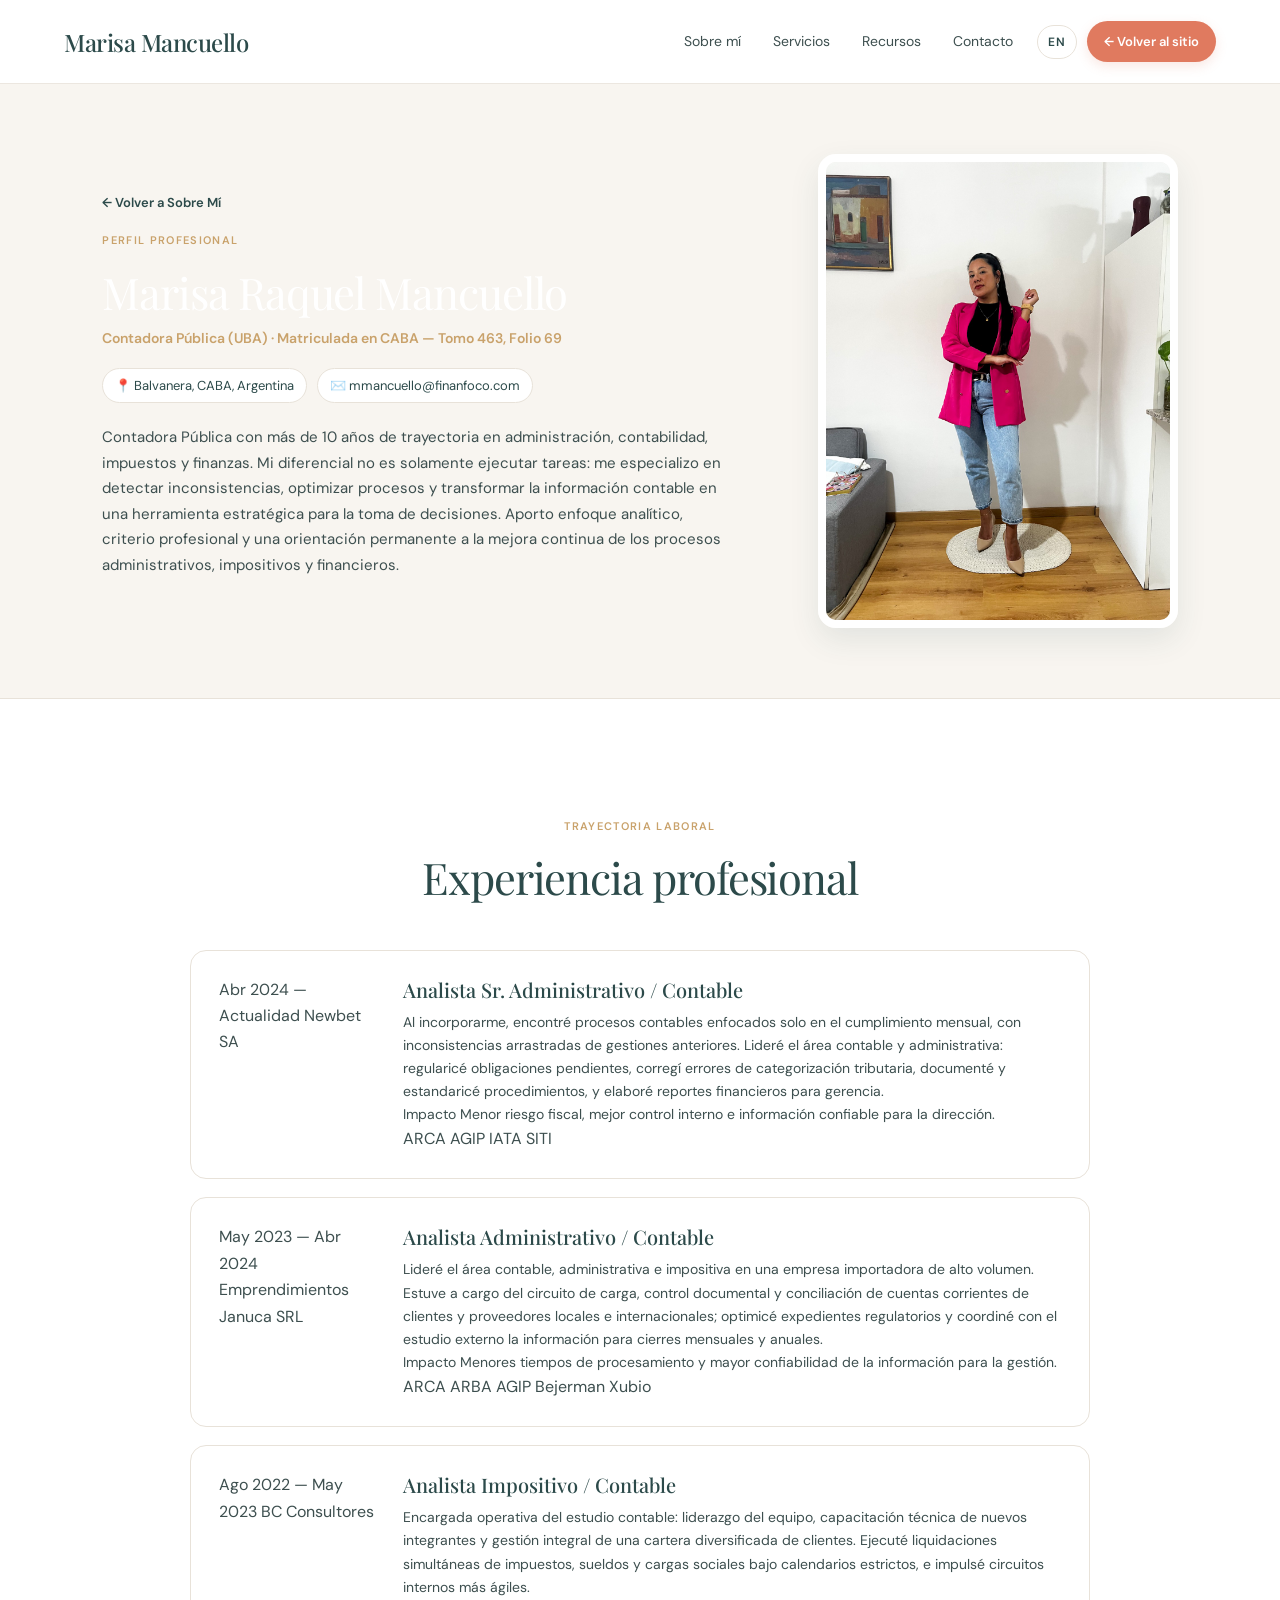
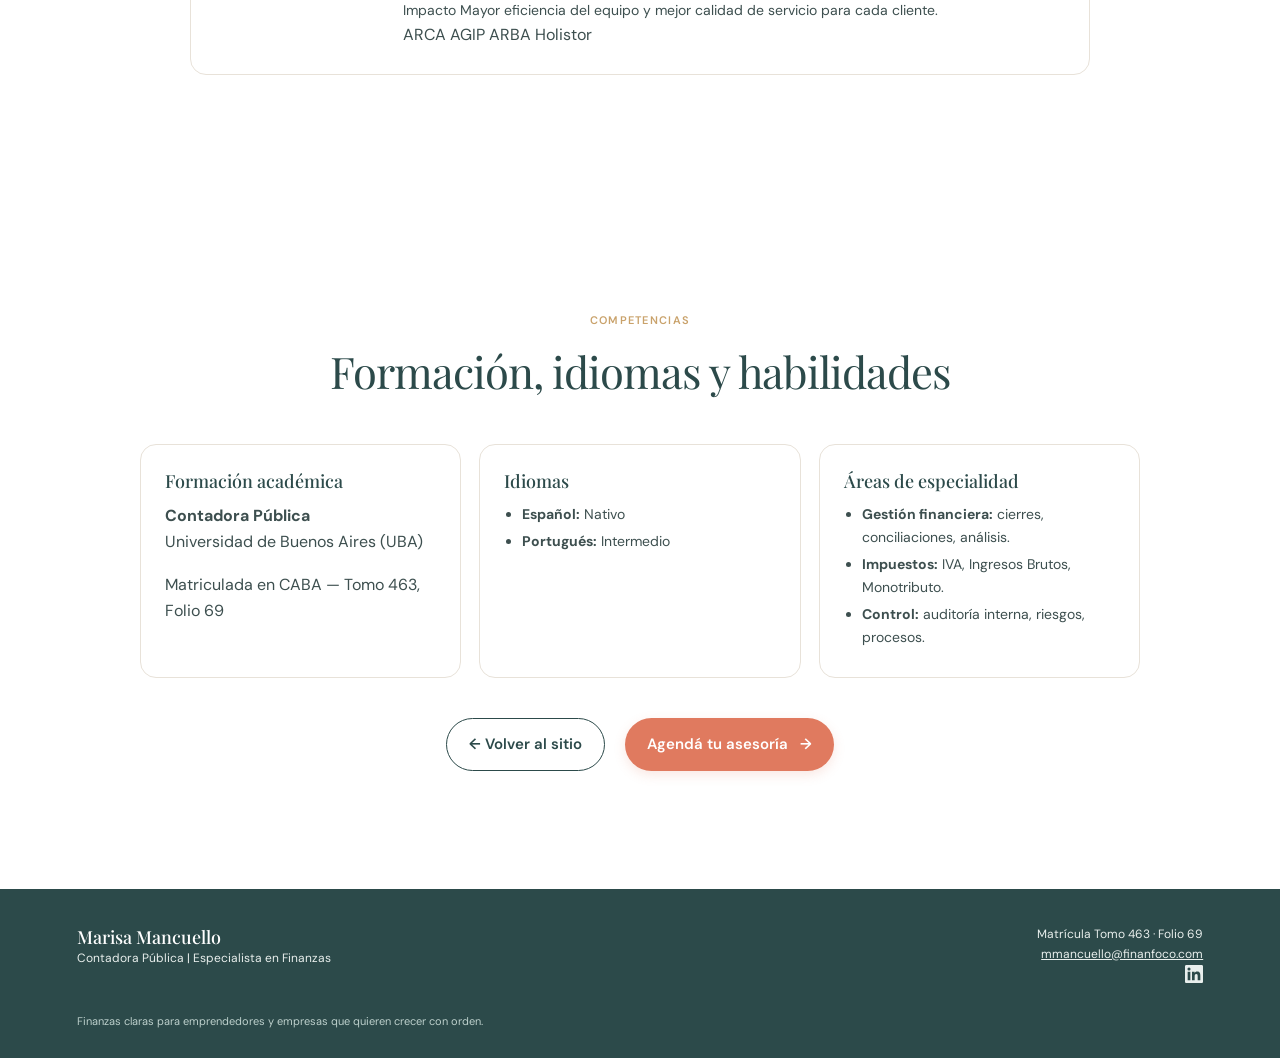
==== commit 956b92a0: "Restore and polish Trajectory page structure + styles + bilingual + LinkedIn" ====
--- a/trayectoria.html
+++ b/trayectoria.html
@@ -23,172 +23,153 @@
       </nav>
       <div class="header-actions">
         <button class="language-toggle" type="button" aria-label="Switch to English">EN</button>
-        <a class="button button-small" href="index.html#sobre-mi">
-          <span>← Volver al sitio</span>
+        <a class="button button-small header-cta" href="index.html#sobre-mi">
+          <span data-i18n="backToSite">← Volver al sitio</span>
         </a>
       </div>
     </header>
 
     <main class="trajectory-page">
-      <!-- Banner / Header de la Trayectoria -->
-      <section class="trajectory-hero section">
+      <section class="trajectory-hero">
         <div class="trajectory-hero-inner">
           <div class="trajectory-hero-copy">
-            <a href="index.html#sobre-mi" class="back-link">← <span data-i18n="backToHome">Volver a Sobre Mí</span></a>
-            <p class="eyebrow" data-i18n="trajEyebrow">Perfil Profesional</p>
+            <a href="index.html#sobre-mi" class="back-link">← <span data-i18n="backToHome">Volver a Sobre mí</span></a>
+            <p class="eyebrow" data-i18n="trajEyebrow">Perfil profesional</p>
             <h1 class="trajectory-title" data-i18n="trajName">Marisa Raquel Mancuello</h1>
             <p class="trajectory-subtitle" data-i18n="trajSub">Contadora Pública (UBA) · Matriculada en CABA — Tomo 463, Folio 69</p>
-            
+
             <div class="contact-tags">
               <span class="tag">📍 Balvanera, CABA, Argentina</span>
               <a href="mailto:mmancuello@finanfoco.com" class="tag">✉️ mmancuello@finanfoco.com</a>
             </div>
 
             <p class="trajectory-bio" data-i18n="trajBio">
-              Contadora Pública con más de 10 años de trayectoria en administración, contabilidad, impuestos y finanzas. Mi diferencial no es solamente ejecutar tareas: me especializo en detectar inconsistencias, optimizar procesos y transformar la información contable en una herramienta estratégica para la toma de decisiones. Aporto enfoque analítico, criterio profesional y una orientación permanente a la mejora continua de los procesos administrativos, impositivos y financieros.
+              Contadora Pública con más de 10 años de trayectoria en administración, contabilidad, impuestos y finanzas. Me especializo en detectar inconsistencias, optimizar procesos y transformar la información contable en una herramienta estratégica para la toma de decisiones.
             </p>
           </div>
           <figure class="trajectory-portrait">
-            <img src="Marisa%20Mancuello%203.jpeg" alt="Marisa Raquel Mancuello" />
+            <img src="Marisa%20Mancuello%203.jpeg" alt="Marisa Raquel Mancuello" width="420" height="520" />
           </figure>
         </div>
       </section>
 
-      <!-- Experiencia Profesional -->
-      <section class="section trajectory-experience">
-        <div class="container">
-          <div class="section-intro">
-            <p class="eyebrow" data-i18n="expEyebrow">Trayectoria Laboral</p>
-            <h2 data-i18n="expTitle">Experiencia Profesional</h2>
-          </div>
-
-          <div class="timeline">
-            <!-- Puesto 1 -->
-            <article class="timeline-item">
-              <div class="timeline-badge" data-i18n="job1Dates">ABR 2024 — ACTUALIDAD</div>
-              <div class="timeline-content">
-                <div class="timeline-header">
-                  <h3 data-i18n="job1Title">Analista Sr. Administrativo / Contable</h3>
-                  <span class="company">Newbet SA</span>
-                </div>
-                <p data-i18n="job1Desc">
-                  Al incorporarme, encontré procesos contables enfocados solo en el cumplimiento mensual, con inconsistencias arrastradas de gestiones anteriores. Lideré el área contable y administrativa regularizando las obligaciones pendientes, corrigiendo errores de categorización tributaria y documentando y estandarizando los procedimientos del área, además de elaborar reportes financieros para gerencia.
-                </p>
-                <div class="impact-box">
-                  <strong>💡 <span data-i18n="impactLabel">Impacto:</span></strong>
-                  <span data-i18n="job1Impact">Reducción de riesgos fiscales y fortalecimiento del control interno, con información confiable para la toma de decisiones de dirección.</span>
-                </div>
-                <div class="tools-list">
-                  <span class="tools-label" data-i18n="toolsLabel">Herramientas:</span>
-                  <span class="tool-tag">ARCA</span>
-                  <span class="tool-tag">AGIP</span>
-                  <span class="tool-tag">IATA</span>
-                  <span class="tool-tag">SITI</span>
-                </div>
+      <section class="section trajectory-experience" aria-labelledby="exp-title">
+        <div class="section-intro">
+          <p class="eyebrow" data-i18n="expEyebrow">Trayectoria laboral</p>
+          <h2 id="exp-title" data-i18n="expTitle">Experiencia profesional</h2>
+        </div>
+
+        <div class="timeline">
+          <article class="timeline-item">
+            <div class="timeline-meta">
+              <span class="timeline-dates" data-i18n="job1Dates">Abr 2024 — Actualidad</span>
+              <span class="company">Newbet SA</span>
+            </div>
+            <div class="timeline-content">
+              <h3 data-i18n="job1Title">Analista Sr. Administrativo / Contable</h3>
+              <p data-i18n="job1Desc">
+                Al incorporarme, encontré procesos contables enfocados solo en el cumplimiento mensual, con inconsistencias arrastradas de gestiones anteriores. Lideré el área contable y administrativa: regularicé obligaciones pendientes, corregí errores de categorización tributaria, documenté y estandaricé procedimientos, y elaboré reportes financieros para gerencia.
+              </p>
+              <p class="impact-line">
+                <span class="impact-label" data-i18n="impactLabel">Impacto</span>
+                <span data-i18n="job1Impact">Menor riesgo fiscal, mejor control interno e información confiable para la dirección.</span>
+              </p>
+              <div class="tools-list" aria-label="Herramientas">
+                <span class="tool-tag">ARCA</span>
+                <span class="tool-tag">AGIP</span>
+                <span class="tool-tag">IATA</span>
+                <span class="tool-tag">SITI</span>
               </div>
-            </article>
-
-            <!-- Puesto 2 -->
-            <article class="timeline-item">
-              <div class="timeline-badge" data-i18n="job2Dates">MAY 2023 — ABR 2024</div>
-              <div class="timeline-content">
-                <div class="timeline-header">
-                  <h3 data-i18n="job2Title">Analista Administrativo / Contable</h3>
-                  <span class="company">Emprendimientos Januca SRL</span>
-                </div>
-                <p data-i18n="job2Desc">
-                  Lideré el área contable, administrativa e impositiva en una empresa importadora de alto volumen. A cargo del circuito de carga, control documental y conciliación de cuentas corrientes de clientes y proveedores locales e internacionales, optimicé la gestión de expedientes para presentaciones regulatorias y coordiné directamente con el estudio externo la provisión de información contable e impositiva para los cierres mensuales y anuales.
-                </p>
-                <div class="impact-box">
-                  <strong>💡 <span data-i18n="impactLabel">Impacto:</span></strong>
-                  <span data-i18n="job2Impact">Reducción de tiempos de procesamiento y mayor confiabilidad de la información para la gestión.</span>
-                </div>
-                <div class="tools-list">
-                  <span class="tools-label" data-i18n="toolsLabel">Herramientas:</span>
-                  <span class="tool-tag">ARCA</span>
-                  <span class="tool-tag">ARBA</span>
-                  <span class="tool-tag">AGIP</span>
-                  <span class="tool-tag">CONVENIO</span>
-                  <span class="tool-tag">BEJERMAN</span>
-                  <span class="tool-tag">XUBIO</span>
-                </div>
+            </div>
+          </article>
+
+          <article class="timeline-item">
+            <div class="timeline-meta">
+              <span class="timeline-dates" data-i18n="job2Dates">May 2023 — Abr 2024</span>
+              <span class="company">Emprendimientos Januca SRL</span>
+            </div>
+            <div class="timeline-content">
+              <h3 data-i18n="job2Title">Analista Administrativo / Contable</h3>
+              <p data-i18n="job2Desc">
+                Lideré el área contable, administrativa e impositiva en una empresa importadora de alto volumen. Estuve a cargo del circuito de carga, control documental y conciliación de cuentas corrientes de clientes y proveedores locales e internacionales; optimicé expedientes regulatorios y coordiné con el estudio externo la información para cierres mensuales y anuales.
+              </p>
+              <p class="impact-line">
+                <span class="impact-label" data-i18n="impactLabel">Impacto</span>
+                <span data-i18n="job2Impact">Menores tiempos de procesamiento y mayor confiabilidad de la información para la gestión.</span>
+              </p>
+              <div class="tools-list" aria-label="Herramientas">
+                <span class="tool-tag">ARCA</span>
+                <span class="tool-tag">ARBA</span>
+                <span class="tool-tag">AGIP</span>
+                <span class="tool-tag">Bejerman</span>
+                <span class="tool-tag">Xubio</span>
               </div>
-            </article>
-
-            <!-- Puesto 3 -->
-            <article class="timeline-item">
-              <div class="timeline-badge" data-i18n="job3Dates">AGO 2022 — MAY 2023</div>
-              <div class="timeline-content">
-                <div class="timeline-header">
-                  <h3 data-i18n="job3Title">Analista Impositivo / Contable</h3>
-                  <span class="company">BC Consultores</span>
-                </div>
-                <p data-i18n="job3Desc">
-                  Encargada operativa de estudio contable, asumiendo el liderazgo del equipo y la capacitación técnica de los nuevos integrantes. Gestioné de manera integral una cartera diversificada de clientes, ejecutando liquidaciones simultáneas de impuestos, sueldos y cargas sociales bajo estrictos calendarios de vencimiento. A su vez, impulsé la optimización de los circuitos internos de trabajo, logrando procesos más ágiles y eficientes en toda la operatoria del estudio.
-                </p>
-                <div class="impact-box">
-                  <strong>💡 <span data-i18n="impactLabel">Impacto:</span></strong>
-                  <span data-i18n="job3Impact">Mayor eficiencia del equipo y mejor calidad de servicio para cada cliente.</span>
-                </div>
-                <div class="tools-list">
-                  <span class="tools-label" data-i18n="toolsLabel">Herramientas:</span>
-                  <span class="tool-tag">ARCA</span>
-                  <span class="tool-tag">CONVENIO</span>
-                  <span class="tool-tag">AGIP</span>
-                  <span class="tool-tag">ARBA</span>
-                  <span class="tool-tag">HOLISTOR</span>
-                </div>
+            </div>
+          </article>
+
+          <article class="timeline-item">
+            <div class="timeline-meta">
+              <span class="timeline-dates" data-i18n="job3Dates">Ago 2022 — May 2023</span>
+              <span class="company">BC Consultores</span>
+            </div>
+            <div class="timeline-content">
+              <h3 data-i18n="job3Title">Analista Impositivo / Contable</h3>
+              <p data-i18n="job3Desc">
+                Encargada operativa del estudio contable: liderazgo del equipo, capacitación técnica de nuevos integrantes y gestión integral de una cartera diversificada de clientes. Ejecuté liquidaciones simultáneas de impuestos, sueldos y cargas sociales bajo calendarios estrictos, e impulsé circuitos internos más ágiles.
+              </p>
+              <p class="impact-line">
+                <span class="impact-label" data-i18n="impactLabel">Impacto</span>
+                <span data-i18n="job3Impact">Mayor eficiencia del equipo y mejor calidad de servicio para cada cliente.</span>
+              </p>
+              <div class="tools-list" aria-label="Herramientas">
+                <span class="tool-tag">ARCA</span>
+                <span class="tool-tag">AGIP</span>
+                <span class="tool-tag">ARBA</span>
+                <span class="tool-tag">Holistor</span>
               </div>
-            </article>
-          </div>
+            </div>
+          </article>
         </div>
       </section>
 
-      <!-- Formación, Idiomas y Habilidades -->
-      <section class="section skills-section">
-        <div class="container">
-          <div class="section-intro">
-            <p class="eyebrow" data-i18n="skillsEyebrow">Competencias</p>
-            <h2 data-i18n="skillsTitle">Formación, Idiomas y Habilidades</h2>
-          </div>
-
-          <div class="skills-grid">
-            <div class="skills-card">
-              <div class="skills-icon">🎓</div>
-              <h3 data-i18n="eduTitle">Formación Académica</h3>
-              <p><strong>Contadora Pública</strong><br />Universidad de Buenos Aires (UBA)</p>
-              <p class="small-text">Matriculada en CABA — Tomo 463, Folio 69</p>
-            </div>
-
-            <div class="skills-card">
-              <div class="skills-icon">🌐</div>
-              <h3 data-i18n="langTitle">Idiomas</h3>
-              <ul>
-                <li><strong>Español:</strong> Nativo</li>
-                <li><strong>Portugués:</strong> Intermedio</li>
-              </ul>
-            </div>
-
-            <div class="skills-card">
-              <div class="skills-icon">⚡</div>
-              <h3 data-i18n="skillsListTitle">Áreas de Especialidad</h3>
-              <ul>
-                <li><strong>Gestión Financiera:</strong> Cierres contables, conciliaciones, análisis financiero.</li>
-                <li><strong>Impuestos:</strong> IVA, Ingresos Brutos, Monotributo.</li>
-                <li><strong>Auditoría:</strong> Interna, externa, control de riesgos.</li>
-              </ul>
-            </div>
-          </div>
-
-          <!-- Botón de regreso principal -->
-          <div class="back-cta-wrap">
-            <a class="button button-large" href="index.html#sobre-mi">
-              <span>← Volver al sitio principal</span>
-            </a>
-            <a class="button button-large button-outline" href="https://calendar.app.google/3SxHJpvwusaNwFfG9" target="_blank" rel="noopener noreferrer">
-              <span data-i18n="book">Agendá tu asesoría</span> <span>→</span>
-            </a>
-          </div>
+      <section class="section skills-section" aria-labelledby="skills-title">
+        <div class="section-intro">
+          <p class="eyebrow" data-i18n="skillsEyebrow">Competencias</p>
+          <h2 id="skills-title" data-i18n="skillsTitle">Formación, idiomas y habilidades</h2>
+        </div>
+
+        <div class="skills-grid">
+          <article class="skill-card">
+            <h3 data-i18n="eduTitle">Formación académica</h3>
+            <p><strong>Contadora Pública</strong><br />Universidad de Buenos Aires (UBA)</p>
+            <p class="skill-note">Matriculada en CABA — Tomo 463, Folio 69</p>
+          </article>
+
+          <article class="skill-card">
+            <h3 data-i18n="langTitle">Idiomas</h3>
+            <ul>
+              <li><strong data-i18n="langEs">Español:</strong> <span data-i18n="langEsLevel">Nativo</span></li>
+              <li><strong data-i18n="langPt">Portugués:</strong> <span data-i18n="langPtLevel">Intermedio</span></li>
+            </ul>
+          </article>
+
+          <article class="skill-card">
+            <h3 data-i18n="skillsListTitle">Áreas de especialidad</h3>
+            <ul>
+              <li data-i18n="skill1"><strong>Gestión financiera:</strong> cierres, conciliaciones, análisis.</li>
+              <li data-i18n="skill2"><strong>Impuestos:</strong> IVA, Ingresos Brutos, Monotributo.</li>
+              <li data-i18n="skill3"><strong>Control:</strong> auditoría interna, riesgos, procesos.</li>
+            </ul>
+          </article>
+        </div>
+
+        <div class="trajectory-cta-actions">
+          <a class="button button-outline" href="index.html#sobre-mi">
+            <span data-i18n="backToSite">← Volver al sitio</span>
+          </a>
+          <a class="button" href="https://calendar.app.google/3SxHJpvwusaNwFfG9" target="_blank" rel="noopener noreferrer">
+            <span data-i18n="book">Agendá tu asesoría</span> <span aria-hidden="true">→</span>
+          </a>
         </div>
       </section>
     </main>
@@ -198,13 +179,24 @@
         <strong>Marisa Mancuello</strong>
         <span data-i18n="footerRole">Contadora Pública | Especialista en Finanzas</span>
       </div>
-      <div>
+      <div class="footer-links">
         <span data-i18n="footerCredential">Matrícula Tomo 463 · Folio 69</span>
         <a href="mailto:mmancuello@finanfoco.com">mmancuello@finanfoco.com</a>
+        <a
+          class="social-link"
+          href="https://www.linkedin.com/in/marisa-mancuello-6b7700197/"
+          target="_blank"
+          rel="noopener noreferrer"
+          aria-label="LinkedIn de Marisa Mancuello"
+        >
+          <svg width="18" height="18" viewBox="0 0 24 24" aria-hidden="true" focusable="false">
+            <path fill="currentColor" d="M20.447 20.452h-3.554v-5.569c0-1.328-.027-3.037-1.852-3.037-1.853 0-2.136 1.445-2.136 2.939v5.667H9.351V9h3.414v1.561h.046c.477-.9 1.637-1.85 3.37-1.85 3.601 0 4.267 2.37 4.267 5.455v6.286zM5.337 7.433a2.062 2.062 0 01-2.063-2.065 2.064 2.064 0 112.063 2.065zm1.782 13.019H3.555V9h3.564v11.452zM22.225 0H1.771C.792 0 0 .774 0 1.729v20.542C0 23.227.792 24 1.771 24h20.451C23.2 24 24 23.227 24 22.271V1.729C24 .774 23.2 0 22.222 0h.003z"/>
+          </svg>
+        </a>
       </div>
       <p data-i18n="footerText">Finanzas claras para emprendedores y empresas que quieren crecer con orden.</p>
     </footer>
 
     <script src="script.js"></script>
   </body>
-</html>+</html>
--- a/enhancements.css
+++ b/enhancements.css
@@ -1,4 +1,4 @@
-/* Ajustes puntuales para el contenido ampliado, trayectoria profesional y recursos descargables con formulario. */
+/* Ajustes puntuales: trayectoria profesional, comunidad WhatsApp, accesibilidad y bilingüe. */
 .header-actions { display: flex; align-items: center; gap: 10px; }
 .language-toggle { min-width: 38px; padding: 8px 10px; border: 1px solid var(--border); border-radius: 99px; background: transparent; color: var(--teal); font: 600 12px var(--sans); letter-spacing: .08em; cursor: pointer; transition: border-color .2s, color .2s, background .2s; }
 .language-toggle:hover { border-color: var(--coral); background: var(--cream); color: var(--coral); }
@@ -45,267 +45,64 @@
   color: #fff;
 }
 
-/* Formulario de Recursos Gratuitos (Lead Capture) */
-.resources { background: #fff; }
-.section-intro > p:not(.eyebrow) { margin: 13px 0 0; }
-
-.resources-lead-container {
-  max-width: 820px;
+/* Recursos — CTA comunidad WhatsApp */
+.resources {
+  background: #fff;
+}
+
+.section-intro > p:not(.eyebrow) {
+  margin: 13px 0 0;
+  max-width: 540px;
+  margin-left: auto;
+  margin-right: auto;
+}
+
+.resources-cta-wrap {
+  max-width: 520px;
   margin: 0 auto;
-}
-
-.lead-form,
-.lead-confirmation-card {
-  background: var(--card);
-  border: 1px solid var(--border);
-  border-radius: 20px;
-  padding: 40px clamp(20px, 4vw, 48px);
-  box-shadow: 0 10px 30px rgba(44, 74, 74, 0.05);
-  animation: fadeIn 0.35s ease-out;
-}
-
-.form-row {
-  display: grid;
-  grid-template-columns: 1fr 1fr;
-  gap: 20px;
-}
-
-.form-group {
-  margin-bottom: 22px;
+  text-align: center;
   display: flex;
   flex-direction: column;
-}
-
-.form-group label {
+  align-items: center;
+  gap: 18px;
+}
+
+.whatsapp-cta {
+  background: #25D366;
+  box-shadow: 0 4px 14px rgba(37, 211, 102, 0.28);
+  gap: 12px;
+  min-width: min(100%, 340px);
+  transition: background 0.2s, transform 0.2s, box-shadow 0.2s;
+}
+
+.whatsapp-cta:hover {
+  background: #1ebe57;
+  transform: translateY(-1px);
+  box-shadow: 0 6px 18px rgba(37, 211, 102, 0.35);
+}
+
+.whatsapp-cta:focus-visible {
+  outline: 2px solid #128C7E;
+  outline-offset: 3px;
+}
+
+.whatsapp-icon {
+  flex-shrink: 0;
+}
+
+.resources-note {
+  margin: 0;
   font-size: 13px;
-  font-weight: 600;
-  color: var(--teal);
-  margin-bottom: 7px;
-}
-
-.form-group input[type="text"],
-.form-group input[type="email"] {
-  padding: 13px 18px;
-  border-radius: 10px;
-  border: 1px solid var(--border);
-  background: #fff;
-  font-family: var(--sans);
-  font-size: 15px;
   color: var(--body);
-  transition: border-color 0.2s, box-shadow 0.2s;
-  outline: none;
-}
-
-.form-group input[type="text"]:focus,
-.form-group input[type="email"]:focus {
-  border-color: var(--coral);
-  box-shadow: 0 0 0 3px rgba(224, 122, 95, 0.15);
-}
-
-.form-group input:user-invalid {
-  border-color: #d9534f;
-}
-
-.checkbox-group {
-  margin-top: 5px;
-  margin-bottom: 28px;
-}
-
-.custom-checkbox {
-  display: flex;
-  align-items: flex-start;
-  gap: 12px;
-  cursor: pointer;
-  font-size: 14px;
-  line-height: 1.5;
-  color: var(--body);
-}
-
-.custom-checkbox input[type="checkbox"] {
-  width: 18px;
-  height: 18px;
-  accent-color: var(--coral);
-  margin-top: 2px;
-  cursor: pointer;
-}
-
-.form-actions {
-  text-align: center;
-}
-
-.lead-submit-btn {
-  width: 100%;
-  max-width: 400px;
-}
-
-/* Pasos de Confirmación y Éxito */
-.lead-confirmation-card h3 {
-  font: 500 24px var(--serif);
-  color: var(--teal);
-  margin-bottom: 8px;
-  text-align: center;
-}
-
-.confirmSub {
-  text-align: center;
-  font-size: 15px;
-  color: var(--body);
-  margin-bottom: 24px;
-}
-
-.summary-box {
-  background: #fff;
-  border: 1px solid var(--border);
-  border-radius: 14px;
-  padding: 24px;
-  margin-bottom: 28px;
-  display: flex;
-  flex-direction: column;
-  gap: 14px;
-}
-
-.summary-item {
-  display: flex;
-  justify-content: space-between;
-  align-items: center;
-  font-size: 15px;
-  border-bottom: 1px dashed var(--border);
-  padding-bottom: 10px;
-}
-.summary-item:last-child {
-  border-bottom: none;
-  padding-bottom: 0;
-}
-
-.summary-label {
-  color: var(--gold);
-  font-weight: 600;
-  font-size: 13px;
-  text-transform: uppercase;
-  letter-spacing: 0.05em;
-}
-
-.summary-item strong {
-  color: var(--teal);
-  font-weight: 600;
-}
-
-.confirmation-actions {
-  display: flex;
-  justify-content: center;
-  gap: 16px;
-  flex-wrap: wrap;
-}
-
-.resources-unlocked {
-  animation: fadeIn 0.4s ease-out;
-}
-
-@keyframes fadeIn {
-  from { opacity: 0; transform: translateY(10px); }
-  to { opacity: 1; transform: translateY(0); }
-}
-
-.unlocked-message {
-  background: #eaf4f0;
-  border: 1px solid #bce1d3;
-  border-radius: 14px;
-  padding: 20px 24px;
-  margin-bottom: 28px;
-  text-align: center;
-}
-
-.success-badge {
-  font-weight: 600;
-  font-size: 20px;
-  color: var(--teal);
-  margin-bottom: 6px;
-}
-
-.welcome-email-preview {
-  background: var(--card);
-  border: 1px solid var(--border);
-  border-radius: 18px;
-  padding: 32px 36px;
-  box-shadow: 0 10px 30px rgba(44, 74, 74, 0.04);
-  margin-bottom: 32px;
-}
-
-.email-preview-header {
-  display: flex;
-  justify-content: space-between;
-  align-items: center;
-  border-bottom: 1px solid var(--border);
-  padding-bottom: 14px;
-  margin-bottom: 24px;
-  font-size: 12px;
-}
-
-.email-preview-tag {
-  background: var(--coral);
-  color: #fff;
-  padding: 4px 12px;
-  border-radius: 99px;
-  font-weight: 600;
-  letter-spacing: 0.05em;
-  text-transform: uppercase;
-}
-
-.email-from {
-  color: var(--gold);
-  font-weight: 500;
-}
-
-.email-preview-body h4 {
-  font: 500 22px var(--serif);
-  color: var(--teal);
-  margin-bottom: 14px;
-}
-
-.email-preview-body p {
-  font-size: 15px;
-  line-height: 1.65;
-  color: var(--body);
-  margin-bottom: 16px;
-}
-
-.email-resources-list {
-  background: #fff;
-  border: 1px solid var(--border);
-  border-radius: 12px;
-  padding: 16px 24px 16px 40px;
-  margin: 18px 0 22px;
-  font-size: 14px;
-}
-
-.email-resources-list li {
-  margin-bottom: 8px;
-}
-.email-resources-list li:last-child {
-  margin-bottom: 0;
-}
-
-.email-quote {
-  margin: 20px 0;
-  padding: 14px 18px;
-  background: #fff;
-  border-left: 3px solid var(--coral);
-  border-radius: 0 10px 10px 0;
-  font-style: italic;
-  font-family: var(--serif);
-  color: var(--teal);
-  font-size: 16px;
-}
-
-.email-signature {
-  margin-top: 24px;
-  padding-top: 16px;
-  border-top: 1px dashed var(--border);
-}
-
-.reset-lead-wrap {
-  text-align: center;
-  margin-top: 24px;
+  opacity: 0.78;
+}
+
+@media (prefers-reduced-motion: reduce) {
+  .whatsapp-cta,
+  .whatsapp-cta:hover {
+    transition: none;
+    transform: none;
+  }
 }
 
 /* Estilos de la Página de Trayectoria Profesional */
@@ -330,215 +127,125 @@
 
 .back-link {
   display: inline-block;
+  margin-bottom: 18px;
   font-size: 13px;
   font-weight: 600;
-  color: var(--coral);
+  color: var(--teal);
   text-decoration: none;
-  margin-bottom: 16px;
-  transition: transform 0.2s;
-}
-.back-link:hover {
-  transform: translateX(-4px);
-}
+}
+.back-link:hover { color: var(--coral); }
 
 .trajectory-title {
-  font: 400 clamp(34px, 4vw, 54px)/1.1 var(--serif);
-  color: var(--teal);
+  font: 400 clamp(32px, 3.4vw, 46px)/1.15 var(--serif);
+  letter-spacing: -0.025em;
   margin-bottom: 10px;
 }
 
 .trajectory-subtitle {
-  font-size: 16px;
-  font-weight: 500;
   color: var(--gold);
-  margin-bottom: 20px;
+  font-size: 14px;
+  font-weight: 600;
+  margin-bottom: 18px;
 }
 
 .contact-tags {
   display: flex;
   flex-wrap: wrap;
   gap: 10px;
-  margin-bottom: 24px;
-}
-
+  margin-bottom: 22px;
+}
 .tag {
-  background: var(--card);
+  display: inline-flex;
+  align-items: center;
+  padding: 6px 12px;
+  border-radius: 99px;
+  background: #fff;
   border: 1px solid var(--border);
-  padding: 6px 14px;
-  border-radius: 99px;
-  font-size: 12px;
+  font-size: 13px;
   color: var(--teal);
   text-decoration: none;
 }
 
 .trajectory-bio {
-  font-size: 16px;
+  font-size: 15px;
   line-height: 1.7;
-  color: var(--body);
+  max-width: 620px;
 }
 
 .trajectory-portrait {
   margin: 0;
-  border-radius: 20px;
+  border-radius: 18px;
   overflow: hidden;
   border: 8px solid #fff;
-  box-shadow: 0 15px 35px rgba(44, 74, 74, 0.1);
-  max-height: 440px;
-}
-
+  box-shadow: 0 12px 30px rgba(44, 74, 74, 0.1);
+}
 .trajectory-portrait img {
+  display: block;
   width: 100%;
   height: 100%;
   object-fit: cover;
-  display: block;
-}
-
-/* Timeline */
-.container {
-  max-width: 1100px;
+}
+
+.timeline {
+  max-width: 900px;
   margin: 0 auto;
-}
-
-.timeline {
   display: flex;
   flex-direction: column;
-  gap: 32px;
-  position: relative;
-}
-
+  gap: 18px;
+}
 .timeline-item {
-  display: grid;
-  grid-template-columns: 200px 1fr;
-  gap: 32px;
   background: #fff;
   border: 1px solid var(--border);
-  border-radius: 18px;
-  padding: 32px;
-  box-shadow: 0 6px 20px rgba(44, 74, 74, 0.03);
-  transition: transform 0.2s, box-shadow 0.2s;
-}
-
-.timeline-item:hover {
-  transform: translateY(-3px);
-  box-shadow: 0 12px 30px rgba(44, 74, 74, 0.07);
-}
-
-.timeline-badge {
-  font-size: 12px;
-  font-weight: 600;
-  letter-spacing: 0.08em;
-  color: var(--coral);
-  background: rgba(224, 122, 95, 0.1);
-  padding: 8px 14px;
-  border-radius: 99px;
-  height: fit-content;
-  width: fit-content;
-}
-
-.timeline-header h3 {
-  font: 500 22px var(--serif);
-  color: var(--teal);
-  margin-bottom: 4px;
-}
-
-.timeline-header .company {
-  display: inline-block;
+  border-radius: 16px;
+  padding: 26px 28px;
+  display: grid;
+  grid-template-columns: 160px 1fr;
+  gap: 24px;
+}
+.timeline-year {
+  color: var(--gold);
+  font: 600 13px var(--sans);
+  letter-spacing: 0.06em;
+  text-transform: uppercase;
+}
+.timeline-item h3 {
+  font: 500 20px/1.3 var(--serif);
+  margin-bottom: 8px;
+}
+.timeline-item p {
   font-size: 14px;
-  font-weight: 600;
-  color: var(--gold);
-  margin-bottom: 14px;
-}
-
-.timeline-content p {
-  font-size: 15px;
-  line-height: 1.65;
-  margin-bottom: 18px;
-}
-
-.impact-box {
-  background: var(--cream);
-  border-left: 3px solid var(--coral);
-  padding: 14px 18px;
-  border-radius: 0 10px 10px 0;
-  margin-bottom: 18px;
-  font-size: 14px;
-}
-
-.tools-list {
-  display: flex;
-  flex-wrap: wrap;
-  align-items: center;
-  gap: 8px;
-}
-
-.tools-label {
-  font-size: 12px;
-  font-weight: 600;
-  color: var(--teal);
-}
-
-.tool-tag {
-  font-size: 11px;
-  font-weight: 600;
-  background: var(--card);
-  border: 1px solid var(--border);
-  color: var(--teal);
-  padding: 4px 10px;
-  border-radius: 6px;
-}
-
-/* Skills Grid */
-.skills-section {
-  background: var(--cream);
+  margin: 0;
 }
 
 .skills-grid {
+  max-width: 1000px;
+  margin: 0 auto;
   display: grid;
   grid-template-columns: repeat(3, 1fr);
-  gap: 24px;
-  margin-bottom: 48px;
-}
-
-.skills-card {
+  gap: 18px;
+}
+.skill-card {
   background: #fff;
   border: 1px solid var(--border);
-  border-radius: 18px;
-  padding: 32px 26px;
-}
-
-.skills-icon {
-  font-size: 28px;
-  margin-bottom: 16px;
-}
-
-.skills-card h3 {
-  font: 500 20px var(--serif);
-  color: var(--teal);
-  margin-bottom: 14px;
-}
-
-.skills-card p {
+  border-radius: 16px;
+  padding: 24px;
+}
+.skill-card h3 {
+  font: 500 18px var(--serif);
+  margin-bottom: 10px;
+}
+.skill-card ul {
+  margin: 0;
+  padding-left: 18px;
   font-size: 14px;
-  line-height: 1.6;
-  margin-bottom: 8px;
-}
-
-.skills-card .small-text {
-  font-size: 12px;
-  color: var(--gold);
-}
-
-.skills-card ul {
-  padding-left: 18px;
-  margin: 0;
-  font-size: 14px;
-}
-
-.skills-card li {
-  margin-bottom: 10px;
-}
-
-.back-cta-wrap {
+}
+.skill-card li { margin-bottom: 4px; }
+
+.trajectory-cta {
+  text-align: center;
+  padding: 60px max(24px, 8vw) 90px;
+}
+.trajectory-cta-actions {
   display: flex;
   justify-content: center;
   gap: 20px;
@@ -547,12 +254,10 @@
 }
 
 @media (max-width: 900px) {
-  .form-row { grid-template-columns: 1fr; }
   .trajectory-hero-inner { grid-template-columns: 1fr; }
   .trajectory-portrait { width: 100%; max-height: 350px; }
   .timeline-item { grid-template-columns: 1fr; gap: 14px; }
   .skills-grid { grid-template-columns: 1fr; }
-  .summary-item { flex-direction: column; align-items: flex-start; gap: 4px; }
 }
 
 @media (max-width: 680px) {
@@ -561,6 +266,41 @@
   .language-toggle { min-width: 36px; }
   .about .body-copy blockquote { font-size: 21px; }
   .trajectory-page { margin-top: 70px; }
-  .lead-form, .lead-confirmation-card, .welcome-email-preview { padding: 24px 18px; }
   .timeline-item { padding: 22px 18px; }
-}+}
+
+/* Focus & accessibility (Web Interface Guidelines) */
+:focus-visible {
+  outline: 2px solid var(--coral);
+  outline-offset: 3px;
+}
+
+.button:focus-visible,
+.button-outline:focus-visible,
+.language-toggle:focus-visible,
+.menu-toggle:focus-visible,
+.card-link:focus-visible,
+.text-link:focus-visible,
+.main-nav a:focus-visible {
+  outline: 2px solid var(--coral);
+  outline-offset: 3px;
+}
+
+.menu-toggle {
+  cursor: pointer;
+}
+
+@media (prefers-reduced-motion: reduce) {
+  html {
+    scroll-behavior: auto;
+  }
+  .button,
+  .service-card,
+  .text-link span,
+  .card-link span {
+    transition: none !important;
+  }
+  .service-card:hover {
+    transform: none;
+  }
+}
